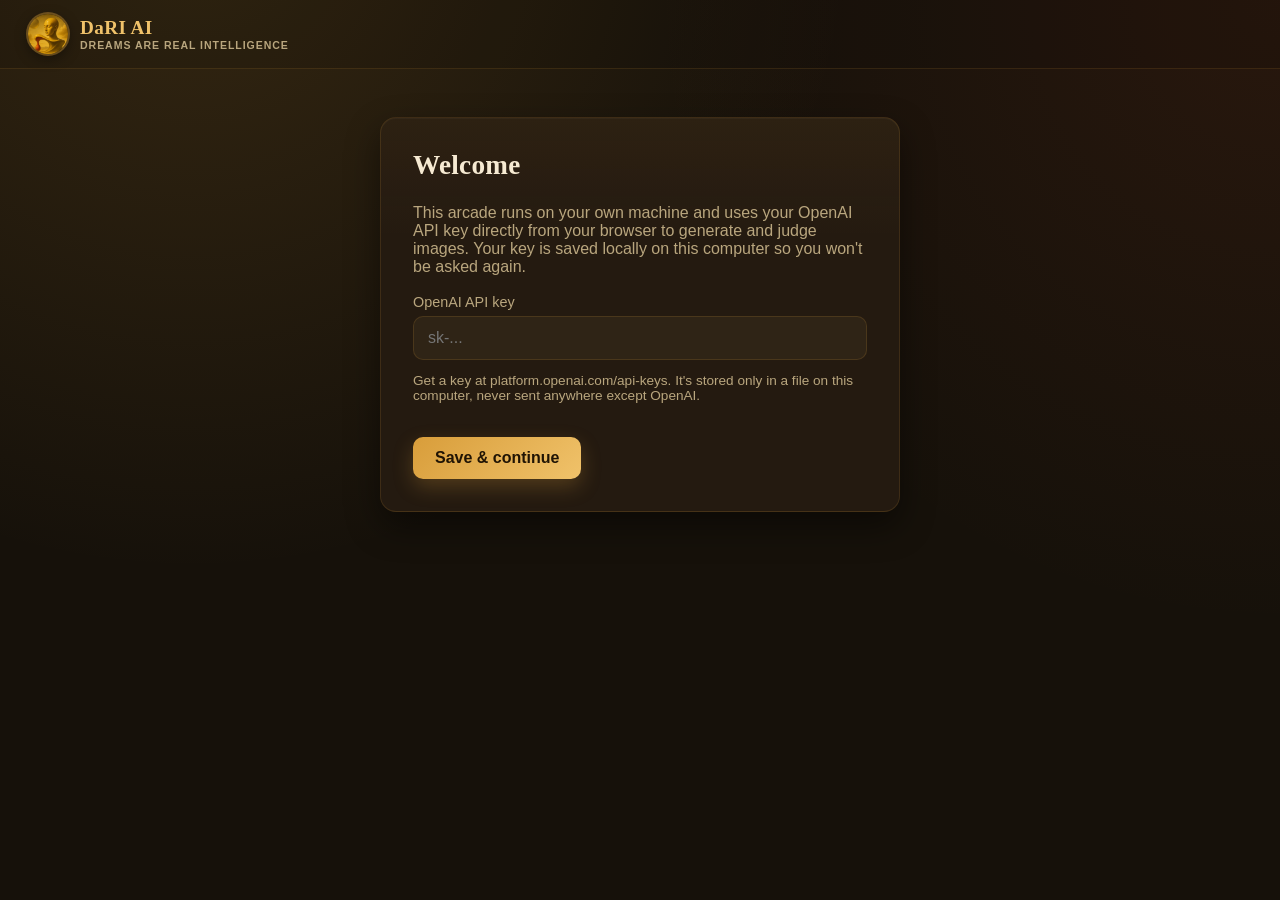
==== www/index.html @ d3b43ab3 "feat: initial commit for DaRI AI Picture Mirror backend and arcade web app" ====
<!doctype html>
<html lang="en">
<head>
<meta charset="utf-8">
<meta name="viewport" content="width=device-width, initial-scale=1, viewport-fit=cover">
<meta name="theme-color" content="#16110a">
<meta name="apple-mobile-web-app-capable" content="yes">
<meta name="apple-mobile-web-app-status-bar-style" content="black-translucent">
<title>DaRI AI &mdash; Game Arcade</title>
<link rel="icon" type="image/png" href="img/favicon.png">
<link rel="manifest" href="manifest.json">
<link rel="stylesheet" href="style.css">
<!-- Google Identity Services for Google OAuth Sign-In -->
<script src="https://accounts.google.com/gsi/client" async defer></script>
</head>
<body>

<header class="topbar">
  <div class="brand" id="brand-home">
    <img src="img/dari-logo-icon.png" alt="DaRI AI" class="brand-logo">
    <span class="brand-text">
      <span class="brand-name">DaRI AI</span>
      <span class="brand-tagline">Dreams are Real Intelligence</span>
    </span>
  </div>
  <div class="topbar-actions">
    <div id="identity-badge" class="identity-badge" hidden>
      <span class="identity-badge-label">Logged in as</span>
      <span id="identity-badge-name" class="identity-badge-name"></span>
      <span id="identity-badge-role" class="identity-badge-role"></span>
      <button id="btn-switch-player" class="link-btn" type="button">Switch user</button>
    </div>
    <button id="btn-change-key" class="link-btn" hidden>Change API key</button>
  </div>
</header>

<datalist id="player-name-list"></datalist>

<main id="app">

  <!-- SETUP: ask for OpenAI API key, once -->
  <section id="screen-setup" class="screen">
    <div class="card narrow">
      <h1>Welcome</h1>
      <p class="muted">This arcade runs on your own machine and uses your OpenAI API key directly from your browser to generate and judge images. Your key is saved locally on this computer so you won't be asked again.</p>
      <label for="input-api-key">OpenAI API key</label>
      <input id="input-api-key" type="password" placeholder="sk-..." autocomplete="off">
      <p class="hint">Get a key at platform.openai.com/api-keys. It's stored only in a file on this computer, never sent anywhere except OpenAI.</p>
      <button id="btn-save-key" class="btn-primary">Save &amp; continue</button>
      <p id="setup-error" class="error" hidden></p>
    </div>
  </section>

  <!-- AUTHENTICATION & LOGIN SCREEN: STRICTLY GOOGLE OAUTH -->
  <section id="screen-identity" class="screen">
    <div class="card auth-card google-only-card">
      <div class="auth-header">
        <img src="img/dari-logo-icon.png" alt="DaRI AI" class="auth-logo">
        <h1 class="auth-title">DaRI AI Arcade</h1>
        <p class="muted auth-subtitle">Sign in with your Google account to access solo arcade challenges, live tournaments, and player leaderboards.</p>
      </div>

      <!-- Google OAuth Sign In Box -->
      <div class="google-auth-box">
        <div id="google-gsi-container" class="gsi-container"></div>

        <button id="btn-google-signin" class="btn-google btn-google-hero" type="button">
          <svg class="google-icon" viewBox="0 0 24 24" width="22" height="22">
            <path fill="#4285F4" d="M22.56 12.25c0-.78-.07-1.53-.2-2.25H12v4.26h5.92c-.26 1.37-1.04 2.53-2.21 3.31v2.77h3.57c2.08-1.92 3.28-4.74 3.28-8.09z"/>
            <path fill="#34A853" d="M12 23c2.97 0 5.46-.98 7.28-2.66l-3.57-2.77c-.98.66-2.23 1.06-3.71 1.06-2.86 0-5.29-1.93-6.16-4.53H2.18v2.84C3.99 20.53 7.7 23 12 23z"/>
            <path fill="#FBBC05" d="M5.84 14.09c-.22-.66-.35-1.36-.35-2.09s.13-1.43.35-2.09V7.06H2.18C1.43 8.55 1 10.22 1 12s.43 3.45 1.18 4.94l2.85-2.22.81-.63z"/>
            <path fill="#EA4335" d="M12 5.38c1.62 0 3.06.56 4.21 1.64l3.15-3.15C17.45 2.09 14.97 1 12 1 7.7 1 3.99 3.47 2.18 7.06l3.66 2.84c.87-2.6 3.3-4.52 6.16-4.52z"/>
          </svg>
          <span class="btn-google-text">Sign in with Google</span>
        </button>

        <p class="google-auth-caption">
          <span class="auth-lock-icon">🔒</span>
          <span>Secured via Google OAuth 2.0. Any Google or Gmail account can sign in instantly.</span>
        </p>

        <div class="auth-config-row">
          <button id="btn-toggle-oauth-config" class="link-btn-subtle" type="button">⚙️ Google OAuth Client ID Configuration</button>
        </div>

        <div id="oauth-config-drawer" class="oauth-config-drawer" hidden>
          <p class="hint">You can set your Google Client ID in <strong>google-auth-config.json</strong>, or paste it here:</p>
          <input id="input-oauth-client-id" type="text" placeholder="123456789-abc.apps.googleusercontent.com" autocomplete="off">
          <button id="btn-save-oauth-client-id" class="btn-secondary" type="button">Save Client ID</button>
          <p id="oauth-config-msg" class="hint" hidden></p>
        </div>
      </div>

      <!-- Hidden legacy compatibility fields so external scripts won't break -->
      <div style="display:none;" aria-hidden="true">
        <input id="input-identity-search" type="text">
        <button id="btn-identity-continue" type="button"></button>
        <p id="identity-notice"></p>
        <p id="identity-error"></p>
        <div id="identity-takeover-block">
          <button id="btn-identity-takeover" type="button"></button>
        </div>
        <input id="input-identity-new-name" type="text">
        <div id="identity-role-picker">
          <button type="button" class="level-btn active" data-role="participant"></button>
          <button type="button" class="level-btn" data-role="admin"></button>
        </div>
        <button id="btn-identity-create" type="button"></button>
        <p id="identity-create-error"></p>
        <input id="input-login-email" type="text">
        <button id="btn-login-submit" type="button"></button>
      </div>
    </div>
  </section>

  <!-- MODAL: First-Time Google OAuth Profile Setup -->
  <div id="modal-google-onboarding" class="auth-modal-backdrop" hidden>
    <div class="auth-modal-card">
      <div class="auth-modal-header">
        <span class="google-badge-pill">Google Sign-In</span>
        <h2>Welcome to DaRI AI Arcade!</h2>
        <p class="muted">You're signing in with Google for the first time. Confirm your role to complete setup:</p>
      </div>

      <div class="google-user-summary">
        <div id="google-avatar-display" class="google-avatar-img">G</div>
        <div class="google-user-details">
          <div id="google-onboard-name" class="google-user-name">User Name</div>
          <div class="google-verified-tag">
            <span>✓ Verified Google Account:</span>
            <span id="google-onboard-email">user@gmail.com</span>
          </div>
        </div>
      </div>

      <label>Select Your DaRI Role</label>
      <div class="level-picker" id="google-role-picker">
        <button type="button" class="level-btn active" data-role="participant">
          <span class="level-num">Dari Participant</span>
          <span class="level-tag">Play solo challenges &amp; join tournaments</span>
        </button>
        <button type="button" class="level-btn" data-role="admin">
          <span class="level-num">Dari Admin</span>
          <span class="level-tag">Can also host &amp; manage tournaments</span>
        </button>
      </div>

      <button id="btn-google-complete-signup" class="btn-primary btn-block" type="button">Confirm &amp; Enter Arcade</button>
      <p id="google-onboard-error" class="error" hidden></p>
    </div>
  </div>

  <!-- MODAL: Google OAuth Account Chooser (Interactive Simulator & Standalone Fallback) -->
  <div id="modal-google-simulator" class="auth-modal-backdrop" hidden>
    <div class="auth-modal-card google-chooser-card">
      <div class="google-chooser-top">
        <svg class="google-icon" viewBox="0 0 24 24" width="28" height="28">
          <path fill="#4285F4" d="M22.56 12.25c0-.78-.07-1.53-.2-2.25H12v4.26h5.92c-.26 1.37-1.04 2.53-2.21 3.31v2.77h3.57c2.08-1.92 3.28-4.74 3.28-8.09z"/>
          <path fill="#34A853" d="M12 23c2.97 0 5.46-.98 7.28-2.66l-3.57-2.77c-.98.66-2.23 1.06-3.71 1.06-2.86 0-5.29-1.93-6.16-4.53H2.18v2.84C3.99 20.53 7.7 23 12 23z"/>
          <path fill="#FBBC05" d="M5.84 14.09c-.22-.66-.35-1.36-.35-2.09s.13-1.43.35-2.09V7.06H2.18C1.43 8.55 1 10.22 1 12s.43 3.45 1.18 4.94l2.85-2.22.81-.63z"/>
          <path fill="#EA4335" d="M12 5.38c1.62 0 3.06.56 4.21 1.64l3.15-3.15C17.45 2.09 14.97 1 12 1 7.7 1 3.99 3.47 2.18 7.06l3.66 2.84c.87-2.6 3.3-4.52 6.16-4.52z"/>
        </svg>
        <h3>Sign in with Google</h3>
        <p class="muted">Enter your Google or institutional account to continue to <strong>DaRI AI Arcade</strong></p>
      </div>

      <div class="google-custom-acc-section">
        <label for="input-google-sim-email">Google Email Address:</label>
        <input id="input-google-sim-email" type="email" placeholder="e.g. 23pw17@psgtech.ac.in or name@gmail.com" autocomplete="email" autofocus>
        <button id="btn-google-sim-custom-signin" class="btn-primary btn-block" type="button">Sign In with Google</button>
      </div>

      <div class="google-chooser-footer">
        <button id="btn-close-google-simulator" class="link-btn" type="button">Cancel</button>
      </div>
    </div>
  </div>

  <!-- TOAST NOTIFICATION CONTAINER -->
  <div id="auth-toast-container" class="auth-toast-container"></div>

  <!-- HOME SCREEN — Day 2 Requirement: Main screen users see when opening the app -->
  <section id="screen-wings" class="screen">
    <div class="hub-header">
      <img src="img/dari-logo-full.png" alt="DaRI AI &mdash; Dreams are Real Intelligence" class="hub-logo-full">
      <h1>DaRI AI</h1>
      <p id="wings-welcome" class="hub-subtitle" hidden>Welcome back, <span id="wings-welcome-name" class="hub-subtitle-name"></span> <span id="wings-welcome-role" class="identity-badge-role"></span> &mdash; pick where you want to go.</p>
      <p id="wings-subtitle-default" class="hub-subtitle muted">Welcome to DaRI AI &mdash; Your Gateway to Intelligent Arcade Gaming &amp; Vertical AI.</p>
    </div>

    <div class="game-grid">
      <!-- 1. Gaming Arcade — Opens Picture Mirror Setup Screen & Arcade Hub -->
      <div class="game-card" id="card-gaming-arcade">
        <div class="game-card-art art-2" aria-hidden="true">
          <span class="game-card-icon"><svg viewBox="0 0 24 24" fill="none" stroke="currentColor" stroke-width="1.6" stroke-linecap="round" stroke-linejoin="round"><rect x="2" y="7" width="20" height="11" rx="5"></rect><line x1="7" y1="11" x2="7" y2="15"></line><line x1="5" y1="13" x2="9" y2="13"></line><circle cx="16" cy="11" r="1" fill="currentColor" stroke="none"></circle><circle cx="18.5" cy="13.5" r="1" fill="currentColor" stroke="none"></circle></svg></span>
        </div>
        <h2>Gaming Arcade</h2>
        <p>Step into the arcade! Challenge yourself with Picture Mirror, Emoji Charades, Code Mirror &amp; Prompt Repair.</p>
        <button class="btn-primary" id="btn-enter-gaming-arcade">Open Picture Mirror &rarr;</button>
      </div>

      <!-- 2. Agent Marketplace — Displays "Coming Soon" -->
      <div class="game-card" id="card-marketplace">
        <div class="game-card-art" aria-hidden="true">
          <span class="game-card-icon"><svg viewBox="0 0 24 24" fill="none" stroke="currentColor" stroke-width="1.6" stroke-linecap="round" stroke-linejoin="round"><path d="M3 7l1.5-4h15L21 7"></path><path d="M3 7v3a2 2 0 0 0 4 0V7"></path><path d="M7 10a2 2 0 0 0 4 0V7"></path><path d="M11 10a2 2 0 0 0 4 0V7"></path><path d="M15 10a2 2 0 0 0 4 0V7"></path><path d="M4 10v10h16V10"></path></svg></span>
        </div>
        <span class="badge-coming-soon">Coming Soon</span>
        <h2>Agent Marketplace</h2>
        <p>Discover, test, and deploy specialized vertical AI agents crafted for healthcare, legal, finance, and engineering.</p>
        <button class="btn-secondary" id="btn-open-marketplace">View preview</button>
      </div>

      <!-- 3. AI Learning — Displays "Coming Soon" -->
      <div class="game-card" id="card-ai-learning">
        <div class="game-card-art art-3" aria-hidden="true">
          <span class="game-card-icon"><svg viewBox="0 0 24 24" fill="none" stroke="currentColor" stroke-width="1.6" stroke-linecap="round" stroke-linejoin="round"><path d="M2 8l10-4 10 4-10 4-10-4Z"></path><path d="M6 10.5V16c0 1.5 2.5 3 6 3s6-1.5 6-3v-5.5"></path><line x1="22" y1="8" x2="22" y2="14"></line></svg></span>
        </div>
        <span class="badge-coming-soon">Coming Soon</span>
        <h2>AI Learning</h2>
        <p>Interactive masterclasses, prompt engineering bootcamps, and personalized AI recruitment interview preparation.</p>
        <button class="btn-secondary" id="btn-open-learning">View preview</button>
      </div>
    </div>
  </section>

  <!-- PICTURE MIRROR SETUP SCREEN — Day 3 Requirement -->
  <section id="screen-picture-mirror-setup" class="screen">
    <div class="card wide">
      <button class="link-btn back-link" data-back="wings">&larr; Back to Home</button>
      <h1><span class="game-icon-badge gib-mirror"><svg viewBox="0 0 24 24" fill="none" stroke="currentColor" stroke-width="1.6" stroke-linecap="round" stroke-linejoin="round"><rect x="2" y="4" width="16" height="14" rx="2"></rect><circle cx="7" cy="9.5" r="1.6" fill="currentColor" stroke="none"></circle><path d="M3.5 16.5 L8.5 11 L12 14 L16.5 8.5 L16.5 16.5 Z" fill="currentColor" stroke="none" opacity="0.9"></path><path d="M19.5 3.5 L20.4 5.6 L22.5 6.5 L20.4 7.4 L19.5 9.5 L18.6 7.4 L16.5 6.5 L18.6 5.6 Z" fill="currentColor" stroke="none"></path></svg></span> Picture Mirror Setup</h1>
      <p class="muted">Customize your gameplay parameters before starting. The AI will generate a hidden original image tailored to your selected theme, difficulty, and rendering speed.</p>

      <!-- 1. Theme Selection (10 approved themes) -->
      <div class="setup-section-title">
        <span>1. Choose Theme (10 Approved Themes)</span>
        <span class="setup-section-sub" id="selected-theme-label">Cyberpunk Metropolis</span>
      </div>
      <div class="themes-grid" id="theme-selector-grid">
        <button type="button" class="theme-card-btn active" data-theme="cyberpunk">
          <span class="theme-card-icon">🌆</span>
          <span class="theme-card-name">Cyberpunk Metropolis</span>
          <span class="theme-card-desc">Neon rain &amp; holograms</span>
        </button>
        <button type="button" class="theme-card-btn" data-theme="fantasy-forest">
          <span class="theme-card-icon">🌲</span>
          <span class="theme-card-name">Mystical Fantasy</span>
          <span class="theme-card-desc">Bioluminescent flora</span>
        </button>
        <button type="button" class="theme-card-btn" data-theme="oceanic-abyss">
          <span class="theme-card-icon">🌊</span>
          <span class="theme-card-name">Oceanic Deep Abyss</span>
          <span class="theme-card-desc">Corals &amp; sunken ruins</span>
        </button>
        <button type="button" class="theme-card-btn" data-theme="space-odyssey">
          <span class="theme-card-icon">🚀</span>
          <span class="theme-card-name">Cosmic Space</span>
          <span class="theme-card-desc">Nebulae &amp; planets</span>
        </button>
        <button type="button" class="theme-card-btn" data-theme="cozy-cafe">
          <span class="theme-card-icon">☕</span>
          <span class="theme-card-name">Cozy Autumn Cafe</span>
          <span class="theme-card-desc">Warm lattes &amp; books</span>
        </button>
        <button type="button" class="theme-card-btn" data-theme="steampunk-workshop">
          <span class="theme-card-icon">⚙️</span>
          <span class="theme-card-name">Steampunk Workshop</span>
          <span class="theme-card-desc">Brass gears &amp; steam</span>
        </button>
        <button type="button" class="theme-card-btn" data-theme="surrealist-dream">
          <span class="theme-card-icon">🎨</span>
          <span class="theme-card-name">Surrealist Dream</span>
          <span class="theme-card-desc">Melting clocks &amp; sky</span>
        </button>
        <button type="button" class="theme-card-btn" data-theme="mythological-temple">
          <span class="theme-card-icon">🏛️</span>
          <span class="theme-card-name">Mythological Temple</span>
          <span class="theme-card-desc">Ancient marble ruins</span>
        </button>
        <button type="button" class="theme-card-btn" data-theme="anime-street">
          <span class="theme-card-icon">🍜</span>
          <span class="theme-card-name">Vibrant Anime</span>
          <span class="theme-card-desc">Food stalls &amp; lanterns</span>
        </button>
        <button type="button" class="theme-card-btn" data-theme="retro-synthwave">
          <span class="theme-card-icon">🏎️</span>
          <span class="theme-card-name">Retro 80s Synthwave</span>
          <span class="theme-card-desc">Neon grids &amp; sunsets</span>
        </button>
      </div>

      <!-- 2. Difficulty Selection (3 approved levels) -->
      <div class="setup-section-title">
        <span>2. Choose Difficulty Level</span>
        <span class="setup-section-sub">3 Approved Tiers</span>
      </div>
      <div class="level-picker" id="setup-level-picker">
        <button type="button" class="level-btn active" data-level="1">
          <span class="level-num">Level 1</span>
          <span class="level-tag">Easy &mdash; Novice</span>
        </button>
        <button type="button" class="level-btn" data-level="2">
          <span class="level-num">Level 2</span>
          <span class="level-tag">Medium &mdash; Intermediate</span>
        </button>
        <button type="button" class="level-btn" data-level="3">
          <span class="level-num">Level 3</span>
          <span class="level-tag">Hard &mdash; Master</span>
        </button>
      </div>
      <p class="hint" id="setup-level-hint">Level 1: One simple subject with clear shapes and plain lighting. Easiest to match closely.</p>

      <!-- 3. Generation Speed -->
      <div class="setup-section-title">
        <span>3. Generation Speed</span>
        <span class="setup-section-sub">Optimized for Mobile</span>
      </div>
      <div class="speed-picker" id="setup-speed-picker">
        <button type="button" class="speed-btn active" data-speed="fast">
          <span class="speed-title">⚡ Fast Mode</span>
          <span class="speed-tag">Standard rendering speed &mdash; lower latency, rapid generation</span>
        </button>
        <button type="button" class="speed-btn" data-speed="quality">
          <span class="speed-title">💎 Quality Mode</span>
          <span class="speed-tag">High-Definition (HD) &mdash; richer textures, maximum artistic detail</span>
        </button>
      </div>

      <!-- Live summary bar -->
      <div class="setup-summary-bar">
        <div class="setup-summary-item">
          <span class="setup-summary-label">Theme</span>
          <span class="setup-summary-val" id="summary-theme-val">Cyberpunk Metropolis</span>
        </div>
        <div class="setup-summary-item">
          <span class="setup-summary-label">Difficulty</span>
          <span class="setup-summary-val" id="summary-diff-val">Level 1 (Easy)</span>
        </div>
        <div class="setup-summary-item">
          <span class="setup-summary-label">Speed</span>
          <span class="setup-summary-val" id="summary-speed-val">Fast (Standard)</span>
        </div>
      </div>

      <!-- Start Game button -->
      <button id="btn-start-game-configured" class="btn-primary" style="font-size: 1.1rem; padding: 16px;">
        Start Game &rarr;
      </button>

      <div style="margin-top: 18px; text-align: center;">
        <button id="btn-goto-arcade-hub" class="link-btn" type="button">Explore All Arcade Games &amp; Tournaments &rarr;</button>
      </div>
    </div>
  </section>

  <!-- AGENT MARKETPLACE — Dedicated Coming Soon Screen -->
  <section id="screen-marketplace-coming-soon" class="screen">
    <div class="card wide">
      <button class="link-btn back-link" data-back="wings">&larr; Back to Home</button>
      
      <div class="coming-soon-hero">
        <span class="badge-coming-soon">Coming Soon &bull; Q2 2026</span>
        <h1>DaRI AI &mdash; Agent Marketplace</h1>
        <p class="muted">A curated repository of enterprise-grade, vertical-specific autonomous agents designed for seamless production integration.</p>
      </div>

      <div class="coming-soon-features-grid">
        <div class="feature-box">
          <span class="feature-box-icon">🩺</span>
          <h3>Clinical Health Agent</h3>
          <p>Extracts EHR insights, analyzes medical transcripts, and draft structured clinical notes adhering to HIPAA standards.</p>
        </div>
        <div class="feature-box">
          <span class="feature-box-icon">⚖️</span>
          <h3>Legal Contract Auditor</h3>
          <p>Scans complex master services agreements, flags indemnification liabilities, and compares redlines in seconds.</p>
        </div>
        <div class="feature-box">
          <span class="feature-box-icon">📈</span>
          <h3>Quantitative FinOps Agent</h3>
          <p>Connects to portfolio data feeds, conducts anomaly detection on transaction ledgers, and runs risk simulations.</p>
        </div>
        <div class="feature-box">
          <span class="feature-box-icon">🛠️</span>
          <h3>DevSecOps Synthesizer</h3>
          <p>Monitors deployment pipelines, triages vulnerability alerts, and automatically generates patch pull requests.</p>
        </div>
      </div>

      <div class="card narrow" style="margin-top: 20px; text-align: center; background: var(--surface-2);">
        <h3>Get Early Access</h3>
        <p class="muted">Join over 1,500 forward-thinking teams testing our vertical agents.</p>
        <button class="btn-primary" id="btn-notify-marketplace" type="button">Request Early Access Invite</button>
        <p id="notify-marketplace-success" class="hint" style="color: var(--accent-2); margin-top: 8px;" hidden>Thanks! You're on the priority notification list.</p>
      </div>
    </div>
  </section>

  <!-- AI LEARNING — Dedicated Coming Soon Screen -->
  <section id="screen-learning-coming-soon" class="screen">
    <div class="card wide">
      <button class="link-btn back-link" data-back="wings">&larr; Back to Home</button>
      
      <div class="coming-soon-hero">
        <span class="badge-coming-soon">Coming Soon &bull; Q2 2026</span>
        <h1>DaRI AI &mdash; AI Learning &amp; Fluency</h1>
        <p class="muted">Empower your entire workforce with certified AI fluency, prompt engineering mastery, and role-based simulation labs.</p>
      </div>

      <div class="coming-soon-features-grid">
        <div class="feature-box">
          <span class="feature-box-icon">🎯</span>
          <h3>Prompt Engineering Lab</h3>
          <p>Hands-on sandbox with real-time feedback, token optimization heuristics, and multi-model comparison matrix.</p>
        </div>
        <div class="feature-box">
          <span class="feature-box-icon">🤝</span>
          <h3>AI Recruitment Interview Prep</h3>
          <p>Live adaptive voice &amp; text mock interviews with an AI evaluator providing instant rubric-based performance scoring.</p>
        </div>
        <div class="feature-box">
          <span class="feature-box-icon">🧠</span>
          <h3>Autonomous Agent Architecture</h3>
          <p>Deep-dive curriculum covering memory patterns, tool calling, re-act frameworks, and human-in-the-loop design.</p>
        </div>
        <div class="feature-box">
          <span class="feature-box-icon">📜</span>
          <h3>Enterprise Fluency Certification</h3>
          <p>Verifiable credentials for business leaders, analysts, and developers demonstrating applied AI proficiency.</p>
        </div>
      </div>

      <div class="card narrow" style="margin-top: 20px; text-align: center; background: var(--surface-2);">
        <h3>Join the Curriculum Waitlist</h3>
        <p class="muted">Receive introductory syllabus modules and early webinar access.</p>
        <button class="btn-primary" id="btn-notify-learning" type="button">Join Learning Waitlist</button>
        <p id="notify-learning-success" class="hint" style="color: var(--accent-2); margin-top: 8px;" hidden>You're on the waitlist! We'll send early access syllabus materials soon.</p>
      </div>
    </div>
  </section>

  <!-- HUB: game arcade home -->
  <section id="screen-hub" class="screen">
    <div class="hub-header hub-header-compact">
      <div class="hub-header-links">
        <button class="link-btn back-link" data-back="wings">&larr; Back to DaRI AI home</button>
        <span class="hub-header-sep">&middot;</span>
        <button id="btn-view-profiles" class="link-btn" type="button">Player profiles</button>
      </div>
      <h1><span class="game-icon-badge gib-arcade"><svg viewBox="0 0 24 24" fill="none" stroke="currentColor" stroke-width="1.6" stroke-linecap="round" stroke-linejoin="round"><rect x="2" y="7" width="20" height="11" rx="5"></rect><line x1="7" y1="11" x2="7" y2="15"></line><line x1="5" y1="13" x2="9" y2="13"></line><circle cx="16" cy="11" r="1" fill="currentColor" stroke="none"></circle><circle cx="18.5" cy="13.5" r="1" fill="currentColor" stroke="none"></circle></svg></span> AI Game Arcade</h1>
      <p class="muted">A small collection of games you play against AI models. Pick one to start.</p>
    </div>
    <div class="game-grid">
      <div class="game-card" id="card-prompt-mirror">
        <div class="game-card-art" aria-hidden="true">
          <span class="game-card-icon"><svg viewBox="0 0 24 24" fill="none" stroke="currentColor" stroke-width="1.6" stroke-linecap="round" stroke-linejoin="round"><rect x="2" y="4" width="16" height="14" rx="2"></rect><circle cx="7" cy="9.5" r="1.6" fill="currentColor" stroke="none"></circle><path d="M3.5 16.5 L8.5 11 L12 14 L16.5 8.5 L16.5 16.5 Z" fill="currentColor" stroke="none" opacity="0.9"></path><path d="M19.5 3.5 L20.4 5.6 L22.5 6.5 L20.4 7.4 L19.5 9.5 L18.6 7.4 L16.5 6.5 L18.6 5.6 Z" fill="currentColor" stroke="none"></path></svg></span>
        </div>
        <h2>Prompt Mirror</h2>
        <p>Study a hidden AI-generated picture, then write a prompt to recreate it. An AI judge scores how close you got.</p>
        <button class="btn-primary">Play</button>
      </div>
      <div class="game-card" id="card-emoji-charades">
        <div class="game-card-art art-2" aria-hidden="true">
          <span class="game-card-icon"><svg viewBox="0 0 24 24" fill="none" stroke="currentColor" stroke-width="1.6" stroke-linecap="round" stroke-linejoin="round"><path d="M2 6a3 3 0 0 1 3-3h14a3 3 0 0 1 3 3v9a3 3 0 0 1-3 3H9l-4.5 4v-4H5a3 3 0 0 1-3-3Z"></path><circle cx="9" cy="10.3" r="1.1" fill="currentColor" stroke="none"></circle><circle cx="15" cy="10.3" r="1.1" fill="currentColor" stroke="none"></circle><path d="M8.3 13.8c1 1.3 2.3 2 3.7 2s2.7-.7 3.7-2"></path></svg></span>
        </div>
        <h2>Emoji Charades</h2>
        <p>AI invents a fresh movie, idiom, or phrase and translates it into emojis &mdash; the category is always shown up front. Scoring is instant, no images involved.</p>
        <button class="btn-primary">Play</button>
      </div>
      <div class="game-card" id="card-code-mirror">
        <div class="game-card-art art-3" aria-hidden="true">
          <span class="game-card-icon"><svg viewBox="0 0 24 24" fill="none" stroke="currentColor" stroke-width="1.6" stroke-linecap="round" stroke-linejoin="round"><rect x="2" y="4" width="20" height="14" rx="1.8"></rect><path d="M6.5 8.3 L9.7 11 L6.5 13.7"></path><line x1="11.8" y1="13.7" x2="16.2" y2="13.7"></line><line x1="8" y1="20.5" x2="16" y2="20.5"></line></svg></span>
        </div>
        <h2>Code Mirror</h2>
        <p>Study a hidden AI-written Python function, then write a prompt to recreate it. An AI code reviewer scores how close you got. Nothing is ever executed &mdash; it's judged by reading, not running.</p>
        <button class="btn-primary">Play</button>
      </div>
      <div class="game-card" id="card-prompt-repair">
        <div class="game-card-art art-5" aria-hidden="true">
          <span class="game-card-icon"><svg viewBox="0 0 24 24" fill="currentColor" stroke="none"><path d="M14.7 6.3a1 1 0 0 0 0 1.4l1.6 1.6a1 1 0 0 0 1.4 0l3.77-3.77a6 6 0 0 1-7.94 7.94l-6.91 6.91a2.12 2.12 0 0 1-3-3l6.91-6.91a6 6 0 0 1 7.94-7.94l-3.76 3.76z"></path></svg></span>
        </div>
        <h2>Prompt Repair Shop</h2>
        <p>Fix a customer's badly written AI prompt so it actually meets their requirement. Test it against one real message &mdash; solve it in fewer attempts for a higher score.</p>
        <button class="btn-primary">Play</button>
      </div>
    </div>
    <p class="more-games-note muted">More games are on the way.</p>
  </section>

  <!-- RULES: explain Prompt Mirror before playing -->
  <section id="screen-rules" class="screen">
    <div class="card narrow">
      <button class="link-btn back-link" data-back="hub">&larr; Back to arcade</button>
      <h1><span class="game-icon-badge gib-mirror"><svg viewBox="0 0 24 24" fill="none" stroke="currentColor" stroke-width="1.6" stroke-linecap="round" stroke-linejoin="round"><rect x="2" y="4" width="16" height="14" rx="2"></rect><circle cx="7" cy="9.5" r="1.6" fill="currentColor" stroke="none"></circle><path d="M3.5 16.5 L8.5 11 L12 14 L16.5 8.5 L16.5 16.5 Z" fill="currentColor" stroke="none" opacity="0.9"></path><path d="M19.5 3.5 L20.4 5.6 L22.5 6.5 L20.4 7.4 L19.5 9.5 L18.6 7.4 L16.5 6.5 L18.6 5.6 Z" fill="currentColor" stroke="none"></path></svg></span> Prompt Mirror</h1>

      <details class="howto">
        <summary>How to play</summary>
        <ol class="rules-list">
          <li>We'll generate a picture with AI &mdash; but we keep the prompt that made it a secret.</li>
          <li>Study the picture, then write your own prompt describing what you see.</li>
          <li>We generate a new picture from <em>your</em> prompt.</li>
          <li>An AI judge compares your picture to the original and scores how close you got, out of 100.</li>
        </ol>
        <p class="muted">Each round makes one call to write the hidden prompt, two image-generation calls, and one scoring call to OpenAI, which uses your API credits.</p>
      </details>

      <details class="howto">
        <summary>How it's judged</summary>
        <p>An AI art judge compares your recreated picture to the hidden original across several dimensions: the exact subject (and how many of them), the color palette, the composition and framing, the art style and medium (photo vs. painting vs. cartoon, etc.), the setting and background, and small distinguishing details like lighting, texture, or accessories. It's deliberately strict and uses the full 0&ndash;100 scale, so scores in the 90s are reserved for near-perfect matches &mdash; even one clearly wrong detail (a different color, a missing prop) costs several points. It never judges how good your picture looks on its own, only how closely it matches the original.</p>
      </details>

      <label>Mode</label>
      <div class="level-picker" id="mode-picker">
        <button type="button" class="level-btn active" data-mode="solo">
          <span class="level-num">Solo</span>
          <span class="level-tag">Play alone</span>
        </button>
        <button type="button" class="level-btn" data-mode="tournament">
          <span class="level-num">Tournament</span>
          <span class="level-tag">2+ players</span>
        </button>
      </div>

      <p id="tournament-admin-hint" class="hint" hidden>Only a Dari Admin can set up a tournament &mdash; ask an admin to create one, then come back here to join it.</p>

      <label>Difficulty</label>
      <div class="level-picker" id="level-picker">
        <button type="button" class="level-btn active" data-level="1">
          <span class="level-num">Level 1</span>
          <span class="level-tag">Easy</span>
        </button>
        <button type="button" class="level-btn" data-level="2">
          <span class="level-num">Level 2</span>
          <span class="level-tag">Medium</span>
        </button>
        <button type="button" class="level-btn" data-level="3">
          <span class="level-num">Level 3</span>
          <span class="level-tag">Hard</span>
        </button>
      </div>
      <p class="hint" id="level-hint">Level 1: one simple object, plain style. Easiest to match closely.</p>

      <button id="btn-start-round" class="btn-primary">Start a round</button>
    </div>
  </section>

  <!-- CHALLENGE: show the original image, take the guess prompt -->
  <section id="screen-challenge" class="screen">
    <div class="card wide">
      <button class="link-btn back-link" data-back="hub">&larr; Back to arcade</button>
      <h1>Recreate this picture <span id="challenge-level-badge" class="level-badge"></span></h1>

      <details class="howto">
        <summary>How to play</summary>
        <p>Study the picture above closely, then describe it in the prompt box exactly as you see it &mdash; objects, colors, style, composition. Submitting generates a new picture from your words, and an AI judge scores how closely it matches the original, out of 100.</p>
      </details>

      <details class="howto">
        <summary>How it's judged</summary>
        <p>An AI art judge compares your recreated picture to the hidden original across several dimensions: the exact subject (and how many of them), the color palette, the composition and framing, the art style and medium (photo vs. painting vs. cartoon, etc.), the setting and background, and small distinguishing details like lighting, texture, or accessories. It's deliberately strict and uses the full 0&ndash;100 scale, so scores in the 90s are reserved for near-perfect matches &mdash; even one clearly wrong detail (a different color, a missing prop) costs several points. It never judges how good your picture looks on its own, only how closely it matches the original.</p>
      </details>

      <div id="challenge-loading" class="loading-row" hidden>
        <span class="spinner"></span>
        <span id="challenge-loading-text">Generating your challenge image&hellip;</span>
      </div>

      <div id="challenge-image-wrap" class="image-wrap" hidden>
        <img id="challenge-image" alt="Challenge picture to recreate">
      </div>

      <div id="challenge-form" hidden>
        <label for="input-guess-prompt">Your prompt</label>
        <div class="input-with-mic">
          <textarea id="input-guess-prompt" rows="3" placeholder="Describe exactly what you see in the picture..." autocomplete="off"></textarea>
          <button type="button" id="btn-mic-guess-prompt" class="mic-btn" title="Speak your prompt">🎤</button>
        </div>
        <button id="btn-submit-guess" class="btn-primary">Generate my picture &amp; score it</button>
      </div>

      <p id="challenge-error" class="error" hidden></p>
      <button id="btn-retry-challenge" class="btn-secondary" type="button" hidden>Try again</button>
    </div>
  </section>

  <!-- RESULT: side-by-side + score + streaming feedback -->
  <section id="screen-result" class="screen">
    <div class="card wide">
      <h1>Results <span id="result-level-badge" class="level-badge"></span></h1>

      <div id="result-loading" class="loading-row" hidden>
        <span class="spinner"></span>
        <span id="result-loading-text">Scoring&hellip;</span>
      </div>

      <div class="result-images">
        <div class="result-image-col">
          <h3>Original</h3>
          <img id="result-original-image" alt="Original picture">
        </div>
        <div class="result-image-col">
          <h3>Your recreation</h3>
          <img id="result-generated-image" alt="Your recreated picture">
        </div>
      </div>

      <div id="score-block" class="score-block" hidden>
        <div class="score-number"><span id="score-value">0</span><span class="score-max">/100</span></div>
        <div class="score-bar-track"><div id="score-bar-fill" class="score-bar-fill"></div></div>
      </div>

      <p id="result-feedback" class="feedback"></p>

      <div id="result-guess-reveal" class="reveal-box" hidden>
        <span class="reveal-label">Your prompt was:</span>
        <span id="reveal-guess-text"></span>
      </div>

      <div id="result-reveal" class="reveal-box" hidden>
        <span class="reveal-label">The hidden prompt was:</span>
        <span id="reveal-prompt-text"></span>
      </div>

      <div class="reveal-box ideal-prompt-block">
        <span class="reveal-label">What would AI have written?</span>
        <p class="hint">See the detailed prompt an AI would write after looking at the original picture &mdash; a model answer to help you improve your own guesses next time. Optional &mdash; makes one extra call to OpenAI.</p>
        <button id="btn-reveal-ideal-prompt" class="btn-secondary" type="button">Show AI's ideal prompt</button>
        <div id="ideal-prompt-loading" class="loading-row" hidden>
          <span class="spinner"></span>
          <span>Asking AI to describe the original picture&hellip;</span>
        </div>
        <p id="ideal-prompt-error" class="error" hidden></p>
        <p id="ideal-prompt-text" class="ideal-prompt-text" hidden></p>
      </div>

      <div class="result-actions">
        <button id="btn-play-again" class="btn-primary">Play another round</button>
        <button id="btn-back-to-arcade" class="btn-secondary">Back to arcade</button>
      </div>
    </div>
  </section>


  <!-- TOURNAMENT HUB: create a new tournament, or join one already running
       on this WiFi by entering your player ID + the tournament's ID -->
  <section id="screen-tournament-hub" class="screen">
    <div class="card wide">
      <button class="link-btn back-link" data-back="rules">&larr; Back</button>
      <h1>Prompt Mirror tournaments</h1>
      <p class="muted">Create a new tournament, or join one that's already running on this WiFi and play your matches from your own device.</p>

      <button id="btn-goto-create-tournament" class="btn-primary">+ Create a new tournament</button>
      <p id="tournament-hub-admin-hint" class="hint" hidden>Only a Dari Admin can create a tournament &mdash; ask an admin, then join it below once it's set up.</p>

      <div class="tournament-join-block">
        <label>Open tournaments</label>
        <div id="tournament-open-list" class="tournament-open-list"></div>
        <p id="tournament-open-empty" class="hint" hidden>No tournaments yet &mdash; create one to get started.</p>

        <p class="hint">Or join by tournament ID directly:</p>
        <div class="join-by-code-row">
          <input id="input-join-tournament-id" type="text" placeholder="Tournament ID" autocomplete="off">
          <button id="btn-join-tournament-code" class="btn-secondary" type="button">Join</button>
        </div>
        <p id="tournament-join-error" class="error" hidden></p>
      </div>
    </div>
  </section>

  <!-- TOURNAMENT SETUP: enter the players and name the tournament -->
  <section id="screen-tournament-setup" class="screen">
    <div class="card narrow">
      <button class="link-btn back-link" data-back="tournament-hub">&larr; Back</button>
      <h1>Create tournament</h1>
      <p class="muted">Add every player, then generate the fixture. It's a random single-elimination knockout &mdash; if the player count isn't a power of two, some players randomly get a first-round bye. Each match plays through the difficulty levels you pick below, in order, and whoever's cumulative score is higher advances. Once created, every player joins and plays their own matches from their own device.</p>

      <label for="input-tournament-name">Tournament name</label>
      <input id="input-tournament-name" type="text" placeholder="e.g. Friday Showdown" autocomplete="off">

      <p class="hint">Type a player's name, or their player ID if they have one (useful when two players share a name).</p>
      <div id="tournament-player-list" class="player-list"></div>
      <button id="btn-add-player" class="btn-secondary" type="button">+ Add player</button>

      <label for="bulk-player-names">Or paste a list (one name per line)</label>
      <textarea id="bulk-player-names" rows="4" placeholder="Alice&#10;Bob&#10;Charlie&#10;Dana"></textarea>
      <button id="btn-bulk-add-players" class="btn-secondary" type="button">Add these players</button>

      <label>Match format</label>
      <div class="level-picker" id="tournament-level-picker">
        <button type="button" class="level-btn active" data-level="1">
          <span class="level-num">Level 1</span>
          <span class="level-tag">Easy</span>
        </button>
        <button type="button" class="level-btn active" data-level="2">
          <span class="level-num">Level 2</span>
          <span class="level-tag">Medium</span>
        </button>
        <button type="button" class="level-btn active" data-level="3">
          <span class="level-num">Level 3</span>
          <span class="level-tag">Hard</span>
        </button>
      </div>
      <p class="hint">Tap a level to include or leave out that round &mdash; at least one must stay on. Each match is best-of-however-many you pick, played in that order (e.g. Easy only = 1 round; Easy + Medium = 2 rounds).</p>

      <p id="tournament-setup-error" class="error" hidden></p>
      <button id="btn-generate-bracket" class="btn-primary">Generate fixture</button>
    </div>
  </section>

  <!-- TOURNAMENT BRACKET: a live dashboard of the fixture. Auto-refreshes
       as players finish their matches from their own devices - matches
       are played by joining (see the tournament hub), not from here. -->
  <section id="screen-tournament-bracket" class="screen">
    <div class="card wide">
      <button class="link-btn back-link" data-back="hub">&larr; Back to arcade</button>
      <h1 id="tournament-fixture-name">Tournament fixture</h1>
      <p class="muted">Tournament ID: <strong id="tournament-fixture-id"></strong> &mdash; share this (and each player's own player ID) so they can join and play their matches from their own device.</p>
      <div id="bracket-champion-banner" class="champion-block" hidden></div>
      <div id="bracket-view" class="bracket-view"></div>
      <div class="result-actions">
        <button id="btn-new-tournament-from-bracket" class="btn-secondary">New tournament</button>
      </div>
    </div>
  </section>

  <!-- TOURNAMENT MATCH: plays one match's sub-rounds (Level 1, 2, 3) between two players -->
  <section id="screen-tournament-match" class="screen">
    <div class="card wide">
      <button class="link-btn back-link" data-back="tournament-bracket">&larr; Back to fixture</button>
      <h1><span id="match-round-name"></span></h1>
      <p class="muted" id="match-players-label"></p>

      <details class="howto">
        <summary>How to play</summary>
        <p>Both players see the same hidden picture each sub-round, on their own device. Type your prompt whenever you're ready &mdash; you don't have to wait for your opponent to go first. Once you've both submitted, each device generates and scores its own player's picture, so neither of you sits around waiting on the other's turn. Whoever scores higher that sub-round wins it &mdash; the match goes to whoever's total score is higher across every level picked, with a tiebreaker sub-round if it ends up tied.</p>
      </details>

      <details class="howto">
        <summary>How it's judged</summary>
        <p>An AI art judge compares your recreated picture to the hidden original across several dimensions: the exact subject (and how many of them), the color palette, the composition and framing, the art style and medium (photo vs. painting vs. cartoon, etc.), the setting and background, and small distinguishing details like lighting, texture, or accessories. It's deliberately strict and uses the full 0&ndash;100 scale, so scores in the 90s are reserved for near-perfect matches &mdash; even one clearly wrong detail (a different color, a missing prop) costs several points. It never judges how good your picture looks on its own, only how closely it matches the original.</p>
      </details>

      <div class="match-tally" id="match-tally"></div>

      <div id="match-subround-active">
        <h3 class="sub-round-heading">Sub-round <span id="sub-round-num"></span><span id="sub-round-of-wrap"> of <span id="sub-round-total"></span></span> <span id="sub-round-level-badge" class="level-badge"></span></h3>

        <div id="match-image-loading" class="loading-row" hidden>
          <span class="spinner"></span>
          <span>Setting up this sub-round&hellip;</span>
        </div>

        <div id="match-image-wrap" class="image-wrap" hidden>
          <img id="match-challenge-image" alt="Challenge picture to recreate">
        </div>

        <div class="player-status-list" id="match-player-status-list"></div>
        <p id="match-waiting-note" class="hint" hidden></p>

        <div id="match-prompt-form" hidden>
          <label id="match-current-player-label">Your prompt</label>
          <div class="input-with-mic">
            <textarea id="input-match-prompt" rows="3" placeholder="Describe exactly what you see in the picture..." autocomplete="off"></textarea>
            <button type="button" id="btn-mic-match-prompt" class="mic-btn" title="Speak your prompt">🎤</button>
          </div>
          <button id="btn-submit-match-prompt" class="btn-primary">Submit prompt</button>
        </div>

        <div id="match-processing" class="loading-row" hidden>
          <span class="spinner"></span>
          <span id="match-processing-text">Generating &amp; scoring&hellip;</span>
        </div>

        <p id="match-error" class="error" hidden></p>
      </div>

      <div id="match-subround-result" hidden>
        <div id="match-subround-cards" class="tournament-result-grid"></div>
        <div class="reveal-box">
          <span class="reveal-label">The hidden prompt was:</span>
          <span id="match-subround-prompt-text"></span>
        </div>

        <div class="reveal-box ideal-prompt-block">
          <span class="reveal-label">What would AI have written?</span>
          <p class="hint">See the detailed prompt an AI would write after looking at the original picture &mdash; a model answer to help you both improve. Optional &mdash; makes one extra call to OpenAI.</p>
          <button id="btn-reveal-match-ideal-prompt" class="btn-secondary" type="button">Show AI's ideal prompt</button>
          <div id="match-ideal-prompt-loading" class="loading-row" hidden>
            <span class="spinner"></span>
            <span>Asking AI to describe the original picture&hellip;</span>
          </div>
          <p id="match-ideal-prompt-error" class="error" hidden></p>
          <p id="match-ideal-prompt-text" class="ideal-prompt-text" hidden></p>
        </div>

        <button id="btn-next-subround" class="btn-primary">Continue</button>
      </div>

      <div id="match-final-result" hidden>
        <div id="match-winner-banner" class="champion-block"></div>
        <div id="match-final-tally" class="standings-table"></div>
        <button id="btn-finish-match" class="btn-primary">Back to fixture</button>
      </div>
    </div>
  </section>

  <!-- EMOJI RULES -->
  <section id="screen-emoji-rules" class="screen">
    <div class="card narrow">
      <button class="link-btn back-link" data-back="hub">&larr; Back to arcade</button>
      <h1><span class="game-icon-badge gib-emoji"><svg viewBox="0 0 24 24" fill="none" stroke="currentColor" stroke-width="1.6" stroke-linecap="round" stroke-linejoin="round"><path d="M2 6a3 3 0 0 1 3-3h14a3 3 0 0 1 3 3v9a3 3 0 0 1-3 3H9l-4.5 4v-4H5a3 3 0 0 1-3-3Z"></path><circle cx="9" cy="10.3" r="1.1" fill="currentColor" stroke="none"></circle><circle cx="15" cy="10.3" r="1.1" fill="currentColor" stroke="none"></circle><path d="M8.3 13.8c1 1.3 2.3 2 3.7 2s2.7-.7 3.7-2"></path></svg></span> Emoji Charades</h1>
      <details class="howto">
        <summary>How to play</summary>
        <ol class="rules-list">
          <li>AI invents a fresh hidden answer &mdash; a movie title, an idiom, or a common phrase &mdash; and translates it into a string of emojis.</li>
          <li>The category (Movie, Idiom, or Phrase) is shown right alongside the emojis, so you always know what kind of answer to look for.</li>
          <li>You study the emojis and type your best guess. Scoring is instant and local &mdash; no extra AI call, no images, just a close look at how well your guess matches.</li>
        </ol>
        <p class="muted">Each round makes one AI call to OpenAI (to invent the answer and translate it into emojis), which uses your API credits. A fresh answer is generated every round, so content doesn't repeat.</p>
      </details>

      <details class="howto">
        <summary>How it's judged</summary>
        <p>Scoring is done locally, without any AI call. Your guess is compared to the hidden answer two ways: how many of its key words you got right (ignoring small words like "a" or "the"), and how close your spelling and phrasing are letter-for-letter. The two are blended &mdash; weighted a bit more toward key words &mdash; into a score out of 100. An exact match is always 100; a guess that shares no words or letters with the answer scores near 0.</p>
      </details>

      <label>Mode</label>
      <div class="level-picker" id="emoji-mode-picker">
        <button type="button" class="level-btn active" data-mode="solo">
          <span class="level-num">Solo</span>
          <span class="level-tag">Play alone</span>
        </button>
        <button type="button" class="level-btn" data-mode="tournament">
          <span class="level-num">Tournament</span>
          <span class="level-tag">2+ players</span>
        </button>
      </div>

      <p id="emoji-tournament-admin-hint" class="hint" hidden>Only a Dari Admin can set up a tournament &mdash; ask an admin to create one, then come back here to join it.</p>

      <label>Difficulty</label>
      <div class="level-picker" id="emoji-level-picker">
        <button type="button" class="level-btn active" data-level="1">
          <span class="level-num">Level 1</span>
          <span class="level-tag">Easy</span>
        </button>
        <button type="button" class="level-btn" data-level="2">
          <span class="level-num">Level 2</span>
          <span class="level-tag">Medium</span>
        </button>
        <button type="button" class="level-btn" data-level="3">
          <span class="level-num">Level 3</span>
          <span class="level-tag">Hard</span>
        </button>
      </div>
      <p class="hint" id="emoji-level-hint">Level 1: well-known, easy-to-guess movies, idioms, and phrases.</p>

      <button id="btn-emoji-start-round" class="btn-primary">Start a round</button>
    </div>
  </section>

  <!-- EMOJI CHALLENGE: show the emoji string, take the guess -->
  <section id="screen-emoji-challenge" class="screen">
    <div class="card wide">
      <button class="link-btn back-link" data-back="hub">&larr; Back to arcade</button>
      <h1>Guess the answer <span id="emoji-challenge-level-badge" class="level-badge"></span></h1>

      <details class="howto">
        <summary>How to play</summary>
        <p>Read the emoji string above &mdash; the category badge next to it tells you whether you're guessing a movie, an idiom, or a phrase. Type your best guess below &mdash; you can reveal a clue if you get stuck. Scoring is instant and compares your guess directly to the hidden answer, out of 100.</p>
      </details>

      <details class="howto">
        <summary>How it's judged</summary>
        <p>Scoring is done locally, without any AI call. Your guess is compared to the hidden answer two ways: how many of its key words you got right (ignoring small words like "a" or "the"), and how close your spelling and phrasing are letter-for-letter. The two are blended &mdash; weighted a bit more toward key words &mdash; into a score out of 100. An exact match is always 100; a guess that shares no words or letters with the answer scores near 0.</p>
      </details>

      <div id="emoji-challenge-loading" class="loading-row" hidden>
        <span class="spinner"></span>
        <span>Inventing this round's answer and translating it into emojis&hellip;</span>
      </div>

      <div id="emoji-challenge-display-wrap" class="emoji-display-wrap" hidden>
        <div id="emoji-challenge-display" class="emoji-display"></div>
      </div>

      <div id="emoji-challenge-clue-wrap" class="clue-block" hidden>
        <span id="emoji-challenge-category" class="level-badge category-badge"></span>
        <button id="btn-emoji-challenge-clue-toggle" class="link-btn" type="button">Show a clue</button>
        <p id="emoji-challenge-clue-text" class="hint" hidden></p>
      </div>

      <div id="emoji-challenge-form" hidden>
        <label for="input-emoji-guess">Your guess</label>
        <div class="input-with-mic">
          <textarea id="input-emoji-guess" rows="2" placeholder="What movie, idiom, or phrase is this?" autocomplete="off"></textarea>
          <button type="button" id="btn-mic-emoji-guess" class="mic-btn" title="Speak your guess">🎤</button>
        </div>
        <button id="btn-submit-emoji-guess" class="btn-primary">Submit &amp; score it</button>
      </div>

      <p id="emoji-challenge-error" class="error" hidden></p>
      <button id="btn-retry-emoji-challenge" class="btn-secondary" type="button" hidden>Try again</button>
    </div>
  </section>

  <!-- EMOJI RESULT -->
  <section id="screen-emoji-result" class="screen">
    <div class="card wide">
      <h1>Results <span id="emoji-result-level-badge" class="level-badge"></span></h1>

      <div class="emoji-display-wrap">
        <div id="emoji-result-display" class="emoji-display"></div>
      </div>

      <div id="emoji-score-block" class="score-block">
        <div class="score-number"><span id="emoji-score-value">0</span><span class="score-max">/100</span></div>
        <div class="score-bar-track"><div id="emoji-score-bar-fill" class="score-bar-fill"></div></div>
      </div>

      <p id="emoji-result-feedback" class="feedback"></p>

      <div class="reveal-box">
        <span class="reveal-label">Your guess was:</span>
        <span id="emoji-reveal-guess-text"></span>
      </div>

      <div class="reveal-box">
        <span class="reveal-label">The hidden answer was:</span>
        <span id="emoji-reveal-phrase-text"></span>
      </div>

      <div class="reveal-box" id="emoji-explanation-box" hidden>
        <span class="reveal-label">How the emoji breaks down:</span>
        <span id="emoji-explanation-text"></span>
      </div>

      <div class="reveal-box ideal-prompt-block">
        <span class="reveal-label">What would AI have guessed?</span>
        <p class="hint">See what an AI guesses from just the emoji string and category &mdash; the same information you had &mdash; to compare against your own guess. Optional &mdash; makes one extra call to OpenAI.</p>
        <button id="btn-reveal-emoji-ai-guess" class="btn-secondary" type="button">Show AI's guess</button>
        <div id="emoji-ai-guess-loading" class="loading-row" hidden>
          <span class="spinner"></span>
          <span>Asking AI to guess from the emoji&hellip;</span>
        </div>
        <p id="emoji-ai-guess-error" class="error" hidden></p>
        <p id="emoji-ai-guess-text" class="ideal-prompt-text" hidden></p>
      </div>

      <div class="result-actions">
        <button id="btn-emoji-play-again" class="btn-primary">Play another round</button>
        <button id="btn-emoji-back-to-arcade" class="btn-secondary">Back to arcade</button>
      </div>
    </div>
  </section>

  <!-- EMOJI TOURNAMENT SETUP -->
  <section id="screen-emoji-tournament-setup" class="screen">
    <div class="card narrow">
      <button class="link-btn back-link" data-back="emoji-rules">&larr; Back</button>
      <h1>Tournament setup</h1>
      <p class="muted">Add every player, then generate the fixture. It's a random single-elimination knockout &mdash; if the player count isn't a power of two, some players randomly get a first-round bye. Each match plays through the difficulty levels you pick below, in order, and whoever's cumulative score is higher advances.</p>
      <p class="hint">Type a player's name, or their player ID if they have one (useful when two players share a name).</p>
      <div id="emoji-tournament-player-list" class="player-list"></div>
      <button id="btn-emoji-add-player" class="btn-secondary" type="button">+ Add player</button>

      <label for="emoji-bulk-player-names">Or paste a list (one name per line)</label>
      <textarea id="emoji-bulk-player-names" rows="4" placeholder="Alice&#10;Bob&#10;Charlie&#10;Dana"></textarea>
      <button id="btn-emoji-bulk-add-players" class="btn-secondary" type="button">Add these players</button>

      <label>Match format</label>
      <div class="level-picker" id="emoji-tournament-level-picker">
        <button type="button" class="level-btn active" data-level="1">
          <span class="level-num">Level 1</span>
          <span class="level-tag">Easy</span>
        </button>
        <button type="button" class="level-btn active" data-level="2">
          <span class="level-num">Level 2</span>
          <span class="level-tag">Medium</span>
        </button>
        <button type="button" class="level-btn active" data-level="3">
          <span class="level-num">Level 3</span>
          <span class="level-tag">Hard</span>
        </button>
      </div>
      <p class="hint">Tap a level to include or leave out that round &mdash; at least one must stay on. Each match is best-of-however-many you pick, played in that order.</p>

      <p id="emoji-tournament-setup-error" class="error" hidden></p>
      <button id="btn-emoji-generate-bracket" class="btn-primary">Generate fixture</button>
    </div>
  </section>

  <!-- EMOJI TOURNAMENT BRACKET -->
  <section id="screen-emoji-tournament-bracket" class="screen">
    <div class="card wide">
      <button class="link-btn back-link" data-back="hub">&larr; Back to arcade</button>
      <h1>Tournament fixture</h1>
      <div id="emoji-bracket-champion-banner" class="champion-block" hidden></div>
      <div id="emoji-bracket-view" class="bracket-view"></div>
      <div class="result-actions">
        <button id="btn-emoji-play-next-match" class="btn-primary">Play next match</button>
        <button id="btn-emoji-new-tournament-from-bracket" class="btn-secondary">New tournament</button>
      </div>
    </div>
  </section>

  <!-- EMOJI TOURNAMENT MATCH -->
  <section id="screen-emoji-tournament-match" class="screen">
    <div class="card wide">
      <button class="link-btn back-link" data-back="emoji-tournament-bracket">&larr; Back to fixture</button>
      <h1><span id="emoji-match-round-name"></span></h1>
      <p class="muted" id="emoji-match-players-label"></p>

      <details class="howto">
        <summary>How to play</summary>
        <p>Both players see the same emoji string each sub-round and guess independently. Whoever's guess scores higher wins that sub-round &mdash; the match goes to whoever's total score is higher across every level you picked, with a tiebreaker sub-round if it ends up tied.</p>
      </details>

      <details class="howto">
        <summary>How it's judged</summary>
        <p>Scoring is done locally, without any AI call. Your guess is compared to the hidden answer two ways: how many of its key words you got right (ignoring small words like "a" or "the"), and how close your spelling and phrasing are letter-for-letter. The two are blended &mdash; weighted a bit more toward key words &mdash; into a score out of 100. An exact match is always 100; a guess that shares no words or letters with the answer scores near 0.</p>
      </details>

      <div class="match-tally" id="emoji-match-tally"></div>

      <div id="emoji-match-subround-active">
        <h3 class="sub-round-heading">Sub-round <span id="emoji-sub-round-num"></span><span id="emoji-sub-round-of-wrap"> of <span id="emoji-sub-round-total"></span></span> <span id="emoji-sub-round-level-badge" class="level-badge"></span></h3>

        <div id="emoji-match-loading" class="loading-row" hidden>
          <span class="spinner"></span>
          <span>Inventing this sub-round's answer and translating it into emojis&hellip;</span>
        </div>

        <div id="emoji-match-display-wrap" class="emoji-display-wrap" hidden>
          <div id="emoji-match-display" class="emoji-display"></div>
        </div>

        <div id="emoji-match-clue-wrap" class="clue-block" hidden>
          <span id="emoji-match-category" class="level-badge category-badge"></span>
          <button id="btn-emoji-match-clue-toggle" class="link-btn" type="button">Show a clue</button>
          <p id="emoji-match-clue-text" class="hint" hidden></p>
        </div>

        <div class="player-status-list" id="emoji-match-player-status-list"></div>

        <div id="emoji-match-guess-form" hidden>
          <label id="emoji-match-current-player-label">Player's guess</label>
          <div class="input-with-mic">
            <textarea id="input-emoji-match-guess" rows="2" placeholder="What movie, idiom, or phrase is this?" autocomplete="off"></textarea>
            <button type="button" id="btn-mic-emoji-match-guess" class="mic-btn" title="Speak your guess">🎤</button>
          </div>
          <button id="btn-submit-emoji-match-guess" class="btn-primary">Submit guess</button>
        </div>

        <div id="emoji-match-processing" class="loading-row" hidden>
          <span class="spinner"></span>
          <span>Scoring&hellip;</span>
        </div>

        <p id="emoji-match-error" class="error" hidden></p>
        <button id="btn-retry-emoji-subround" class="btn-secondary" type="button" hidden>Try again</button>
      </div>

      <div id="emoji-match-subround-result" hidden>
        <div id="emoji-match-subround-cards" class="tournament-result-grid"></div>
        <div class="reveal-box">
          <span class="reveal-label">The hidden answer was:</span>
          <span id="emoji-match-subround-phrase-text"></span>
        </div>
        <div class="reveal-box" id="emoji-match-explanation-box" hidden>
          <span class="reveal-label">How the emoji breaks down:</span>
          <span id="emoji-match-explanation-text"></span>
        </div>

        <div class="reveal-box ideal-prompt-block">
          <span class="reveal-label">What would AI have guessed?</span>
          <p class="hint">See what an AI guesses from just the emoji string and category &mdash; the same information you both had. Optional &mdash; makes one extra call to OpenAI.</p>
          <button id="btn-reveal-emoji-match-ai-guess" class="btn-secondary" type="button">Show AI's guess</button>
          <div id="emoji-match-ai-guess-loading" class="loading-row" hidden>
            <span class="spinner"></span>
            <span>Asking AI to guess from the emoji&hellip;</span>
          </div>
          <p id="emoji-match-ai-guess-error" class="error" hidden></p>
          <p id="emoji-match-ai-guess-text" class="ideal-prompt-text" hidden></p>
        </div>

        <button id="btn-emoji-next-subround" class="btn-primary">Continue</button>
      </div>

      <div id="emoji-match-final-result" hidden>
        <div id="emoji-match-winner-banner" class="champion-block"></div>
        <div id="emoji-match-final-tally" class="standings-table"></div>
        <button id="btn-emoji-finish-match" class="btn-primary">Back to fixture</button>
      </div>
    </div>
  </section>

  <!-- CODE RULES -->
  <section id="screen-code-rules" class="screen">
    <div class="card narrow">
      <button class="link-btn back-link" data-back="hub">&larr; Back to arcade</button>
      <h1><span class="game-icon-badge gib-code"><svg viewBox="0 0 24 24" fill="none" stroke="currentColor" stroke-width="1.6" stroke-linecap="round" stroke-linejoin="round"><rect x="2" y="4" width="20" height="14" rx="1.8"></rect><path d="M6.5 8.3 L9.7 11 L6.5 13.7"></path><line x1="11.8" y1="13.7" x2="16.2" y2="13.7"></line><line x1="8" y1="20.5" x2="16" y2="20.5"></line></svg></span> Code Mirror</h1>
      <details class="howto">
        <summary>How to play</summary>
        <ol class="rules-list">
          <li>We'll ask AI to write a small Python function &mdash; but we keep the request that produced it a secret.</li>
          <li>Study the function, then write your own prompt describing what you think it does.</li>
          <li>We generate a new function from <em>your</em> prompt.</li>
          <li>An AI code reviewer compares your function to the original and scores how closely it matches, out of 100. Nothing is ever run &mdash; it's judged by reading the code, like a human reviewer would.</li>
        </ol>
        <p class="muted">Each round makes two code-generation calls and one scoring call to OpenAI, which uses your API credits.</p>
      </details>

      <details class="howto">
        <summary>How it's judged</summary>
        <p>An AI code reviewer reads your recreated function side-by-side with the hidden original &mdash; nothing is ever executed. It judges whether the two would behave the same way on typical and edge-case inputs (empty input, negatives, duplicates, and so on), whether they take a similar algorithmic approach, whether the function's signature and overall structure match, how robust each is (error handling, input validation), and how similar the readability and style are. It's strict: scores above 90 are reserved for functionally equivalent code, while a behavioral mismatch or a completely different approach to the problem scores below 20.</p>
      </details>

      <label>Mode</label>
      <div class="level-picker" id="code-mode-picker">
        <button type="button" class="level-btn active" data-mode="solo">
          <span class="level-num">Solo</span>
          <span class="level-tag">Play alone</span>
        </button>
        <button type="button" class="level-btn" data-mode="tournament">
          <span class="level-num">Tournament</span>
          <span class="level-tag">2+ players</span>
        </button>
      </div>

      <p id="code-tournament-admin-hint" class="hint" hidden>Only a Dari Admin can set up a tournament &mdash; ask an admin to create one, then come back here to join it.</p>

      <label>Difficulty</label>
      <div class="level-picker" id="code-level-picker">
        <button type="button" class="level-btn active" data-level="1">
          <span class="level-num">Level 1</span>
          <span class="level-tag">Easy</span>
        </button>
        <button type="button" class="level-btn" data-level="2">
          <span class="level-num">Level 2</span>
          <span class="level-tag">Medium</span>
        </button>
        <button type="button" class="level-btn" data-level="3">
          <span class="level-num">Level 3</span>
          <span class="level-tag">Hard</span>
        </button>
      </div>
      <p class="hint" id="code-level-hint">Level 1: one simple function. Easiest to match closely.</p>

      <button id="btn-code-start-round" class="btn-primary">Start a round</button>
    </div>
  </section>

  <!-- CODE CHALLENGE: show the original function, take the guess prompt -->
  <section id="screen-code-challenge" class="screen">
    <div class="card wide">
      <button class="link-btn back-link" data-back="hub">&larr; Back to arcade</button>
      <h1>Recreate this function <span id="code-challenge-level-badge" class="level-badge"></span></h1>

      <details class="howto">
        <summary>How to play</summary>
        <p>Read the hidden Python function above and figure out what request would have produced it. Describe that request in the prompt box &mdash; it generates a new function from your words, and an AI reviewer scores how closely its behavior matches the original, out of 100. Nothing is ever run.</p>
      </details>

      <details class="howto">
        <summary>How it's judged</summary>
        <p>An AI code reviewer reads your recreated function side-by-side with the hidden original &mdash; nothing is ever executed. It judges whether the two would behave the same way on typical and edge-case inputs (empty input, negatives, duplicates, and so on), whether they take a similar algorithmic approach, whether the function's signature and overall structure match, how robust each is (error handling, input validation), and how similar the readability and style are. It's strict: scores above 90 are reserved for functionally equivalent code, while a behavioral mismatch or a completely different approach to the problem scores below 20.</p>
      </details>

      <div id="code-challenge-loading" class="loading-row" hidden>
        <span class="spinner"></span>
        <span id="code-challenge-loading-text">Generating your challenge function&hellip;</span>
      </div>

      <div id="code-challenge-code-wrap" class="code-block-wrap" hidden>
        <pre class="code-block"><code id="code-challenge-code"></code></pre>
      </div>

      <div id="code-challenge-form" hidden>
        <label for="input-code-guess-prompt">Your prompt</label>
        <div class="input-with-mic">
          <textarea id="input-code-guess-prompt" rows="3" placeholder="Describe the function you think would produce this code..." autocomplete="off"></textarea>
          <button type="button" id="btn-mic-code-guess-prompt" class="mic-btn" title="Speak your prompt">🎤</button>
        </div>
        <button id="btn-code-submit-guess" class="btn-primary">Generate my function &amp; score it</button>
      </div>

      <p id="code-challenge-error" class="error" hidden></p>
      <button id="btn-code-retry-challenge" class="btn-secondary" type="button" hidden>Try again</button>
    </div>
  </section>

  <!-- CODE RESULT: side-by-side + score + streaming feedback -->
  <section id="screen-code-result" class="screen">
    <div class="card wide">
      <h1>Results <span id="code-result-level-badge" class="level-badge"></span></h1>

      <div id="code-result-loading" class="loading-row" hidden>
        <span class="spinner"></span>
        <span id="code-result-loading-text">Scoring&hellip;</span>
      </div>

      <div class="result-images">
        <div class="result-image-col">
          <h3>Original</h3>
          <div class="code-block-wrap"><pre class="code-block"><code id="code-result-original-code"></code></pre></div>
        </div>
        <div class="result-image-col">
          <h3>Your recreation</h3>
          <div class="code-block-wrap"><pre class="code-block"><code id="code-result-generated-code"></code></pre></div>
        </div>
      </div>

      <div id="code-score-block" class="score-block" hidden>
        <div class="score-number"><span id="code-score-value">0</span><span class="score-max">/100</span></div>
        <div class="score-bar-track"><div id="code-score-bar-fill" class="score-bar-fill"></div></div>
      </div>

      <p id="code-result-feedback" class="feedback"></p>

      <div id="code-result-guess-reveal" class="reveal-box" hidden>
        <span class="reveal-label">Your prompt was:</span>
        <span id="code-reveal-guess-text"></span>
      </div>

      <div id="code-result-reveal" class="reveal-box" hidden>
        <span class="reveal-label">The hidden request was:</span>
        <span id="code-reveal-prompt-text"></span>
      </div>

      <div class="reveal-box ideal-prompt-block">
        <span class="reveal-label">What would AI have written?</span>
        <p class="hint">See the detailed prompt an AI would write after reading the hidden function &mdash; a model answer to help you improve your own guesses next time. Optional &mdash; makes one extra call to OpenAI.</p>
        <button id="btn-reveal-code-ideal-prompt" class="btn-secondary" type="button">Show AI's ideal prompt</button>
        <div id="code-ideal-prompt-loading" class="loading-row" hidden>
          <span class="spinner"></span>
          <span>Asking AI to describe the hidden function&hellip;</span>
        </div>
        <p id="code-ideal-prompt-error" class="error" hidden></p>
        <p id="code-ideal-prompt-text" class="ideal-prompt-text" hidden></p>
      </div>

      <div class="result-actions">
        <button id="btn-code-play-again" class="btn-primary">Play another round</button>
        <button id="btn-code-back-to-arcade" class="btn-secondary">Back to arcade</button>
      </div>
    </div>
  </section>

  <!-- CODE TOURNAMENT SETUP: enter the players -->
  <section id="screen-code-tournament-setup" class="screen">
    <div class="card narrow">
      <button class="link-btn back-link" data-back="code-rules">&larr; Back</button>
      <h1>Tournament setup</h1>
      <p class="muted">Add every player, then generate the fixture. It's a random single-elimination knockout &mdash; if the player count isn't a power of two, some players randomly get a first-round bye. Each match plays through the difficulty levels you pick below, in order, and whoever's cumulative score is higher advances.</p>
      <p class="hint">Type a player's name, or their player ID if they have one (useful when two players share a name).</p>
      <div id="code-tournament-player-list" class="player-list"></div>
      <button id="btn-code-add-player" class="btn-secondary" type="button">+ Add player</button>

      <label for="code-bulk-player-names">Or paste a list (one name per line)</label>
      <textarea id="code-bulk-player-names" rows="4" placeholder="Alice&#10;Bob&#10;Charlie&#10;Dana"></textarea>
      <button id="btn-code-bulk-add-players" class="btn-secondary" type="button">Add these players</button>

      <label>Match format</label>
      <div class="level-picker" id="code-tournament-level-picker">
        <button type="button" class="level-btn active" data-level="1">
          <span class="level-num">Level 1</span>
          <span class="level-tag">Easy</span>
        </button>
        <button type="button" class="level-btn active" data-level="2">
          <span class="level-num">Level 2</span>
          <span class="level-tag">Medium</span>
        </button>
        <button type="button" class="level-btn active" data-level="3">
          <span class="level-num">Level 3</span>
          <span class="level-tag">Hard</span>
        </button>
      </div>
      <p class="hint">Tap a level to include or leave out that round &mdash; at least one must stay on. Each match is best-of-however-many you pick, played in that order.</p>

      <p id="code-tournament-setup-error" class="error" hidden></p>
      <button id="btn-code-generate-bracket" class="btn-primary">Generate fixture</button>
    </div>
  </section>

  <!-- CODE TOURNAMENT BRACKET: the fixture, and entry point into each match -->
  <section id="screen-code-tournament-bracket" class="screen">
    <div class="card wide">
      <button class="link-btn back-link" data-back="hub">&larr; Back to arcade</button>
      <h1>Tournament fixture</h1>
      <div id="code-bracket-champion-banner" class="champion-block" hidden></div>
      <div id="code-bracket-view" class="bracket-view"></div>
      <div class="result-actions">
        <button id="btn-code-play-next-match" class="btn-primary">Play next match</button>
        <button id="btn-code-new-tournament-from-bracket" class="btn-secondary">New tournament</button>
      </div>
    </div>
  </section>

  <!-- CODE TOURNAMENT MATCH: plays one match's sub-rounds between two players -->
  <section id="screen-code-tournament-match" class="screen">
    <div class="card wide">
      <button class="link-btn back-link" data-back="code-tournament-bracket">&larr; Back to fixture</button>
      <h1><span id="code-match-round-name"></span></h1>
      <p class="muted" id="code-match-players-label"></p>

      <details class="howto">
        <summary>How to play</summary>
        <p>Both players see the same hidden function each sub-round and write their own prompt to recreate it. Whoever's function scores higher wins that sub-round &mdash; the match goes to whoever's total score is higher across every level you picked, with a tiebreaker sub-round if it ends up tied.</p>
      </details>

      <details class="howto">
        <summary>How it's judged</summary>
        <p>An AI code reviewer reads your recreated function side-by-side with the hidden original &mdash; nothing is ever executed. It judges whether the two would behave the same way on typical and edge-case inputs (empty input, negatives, duplicates, and so on), whether they take a similar algorithmic approach, whether the function's signature and overall structure match, how robust each is (error handling, input validation), and how similar the readability and style are. It's strict: scores above 90 are reserved for functionally equivalent code, while a behavioral mismatch or a completely different approach to the problem scores below 20.</p>
      </details>

      <div class="match-tally" id="code-match-tally"></div>

      <div id="code-match-subround-active">
        <h3 class="sub-round-heading">Sub-round <span id="code-sub-round-num"></span><span id="code-sub-round-of-wrap"> of <span id="code-sub-round-total"></span></span> <span id="code-sub-round-level-badge" class="level-badge"></span></h3>

        <div id="code-match-loading" class="loading-row" hidden>
          <span class="spinner"></span>
          <span>Generating this sub-round's function&hellip;</span>
        </div>

        <div id="code-match-code-wrap" class="code-block-wrap" hidden>
          <pre class="code-block"><code id="code-match-challenge-code"></code></pre>
        </div>

        <div class="player-status-list" id="code-match-player-status-list"></div>

        <div id="code-match-prompt-form" hidden>
          <label id="code-match-current-player-label">Player's prompt</label>
          <div class="input-with-mic">
            <textarea id="input-code-match-prompt" rows="3" placeholder="Describe the function you think would produce this code..." autocomplete="off"></textarea>
            <button type="button" id="btn-mic-code-match-prompt" class="mic-btn" title="Speak your prompt">🎤</button>
          </div>
          <button id="btn-code-submit-match-prompt" class="btn-primary">Submit prompt</button>
        </div>

        <div id="code-match-processing" class="loading-row" hidden>
          <span class="spinner"></span>
          <span id="code-match-processing-text">Generating &amp; scoring&hellip;</span>
        </div>

        <p id="code-match-error" class="error" hidden></p>
        <button id="btn-code-retry-subround" class="btn-secondary" type="button" hidden>Try again</button>
      </div>

      <div id="code-match-subround-result" hidden>
        <div id="code-match-subround-cards" class="tournament-result-grid"></div>
        <div class="reveal-box">
          <span class="reveal-label">The hidden request was:</span>
          <span id="code-match-subround-prompt-text"></span>
        </div>

        <div class="reveal-box ideal-prompt-block">
          <span class="reveal-label">What would AI have written?</span>
          <p class="hint">See the detailed prompt an AI would write after reading the hidden function &mdash; a model answer to help you both improve. Optional &mdash; makes one extra call to OpenAI.</p>
          <button id="btn-reveal-code-match-ideal-prompt" class="btn-secondary" type="button">Show AI's ideal prompt</button>
          <div id="code-match-ideal-prompt-loading" class="loading-row" hidden>
            <span class="spinner"></span>
            <span>Asking AI to describe the hidden function&hellip;</span>
          </div>
          <p id="code-match-ideal-prompt-error" class="error" hidden></p>
          <p id="code-match-ideal-prompt-text" class="ideal-prompt-text" hidden></p>
        </div>

        <button id="btn-code-next-subround" class="btn-primary">Continue</button>
      </div>

      <div id="code-match-final-result" hidden>
        <div id="code-match-winner-banner" class="champion-block"></div>
        <div id="code-match-final-tally" class="standings-table"></div>
        <button id="btn-code-finish-match" class="btn-primary">Back to fixture</button>
      </div>
    </div>
  </section>

  <!-- PROMPT REPAIR RULES -->
  <section id="screen-repair-rules" class="screen">
    <div class="card narrow">
      <button class="link-btn back-link" data-back="hub">&larr; Back to arcade</button>
      <h1><span class="game-icon-badge gib-repair"><svg viewBox="0 0 24 24" fill="currentColor" stroke="none"><path d="M14.7 6.3a1 1 0 0 0 0 1.4l1.6 1.6a1 1 0 0 0 1.4 0l3.77-3.77a6 6 0 0 1-7.94 7.94l-6.91 6.91a2.12 2.12 0 0 1-3-3l6.91-6.91a6 6 0 0 1 7.94-7.94l-3.76 3.76z"></path></svg></span> Prompt Repair Shop</h1>
      <details class="howto">
        <summary>How to play</summary>
        <ol class="rules-list">
          <li>A customer hands you a badly written AI prompt, a plain-English requirement it needs to meet, and the one real message it has to handle.</li>
          <li>Edit the prompt, then click "Test repair" to run it against that message and see whether the result meets the requirement.</li>
          <li>You get 3 attempts. Editing is free; only clicking "Test repair" uses one up &mdash; and a technical/API error never costs you an attempt.</li>
          <li>Solve it faster for a higher score: 100 points on attempt 1, 75 on attempt 2, 50 on attempt 3. Hints are optional and cost 10 points each.</li>
        </ol>
      </details>

      <details class="howto">
        <summary>How it's judged</summary>
        <p>Your edited prompt is run once against a real customer message, and the AI's response is checked against the ticket's requirement. Solving it on your first attempt scores 100, your second 75, your third 50 &mdash; not solving it within 3 attempts scores 0. Each hint you use subtracts 10 points from whatever you scored.</p>
      </details>

      <label>Mode</label>
      <div class="level-picker" id="repair-mode-picker">
        <button type="button" class="level-btn active" data-mode="solo">
          <span class="level-num">Solo</span>
          <span class="level-tag">Play alone</span>
        </button>
        <button type="button" class="level-btn" data-mode="tournament">
          <span class="level-num">Tournament</span>
          <span class="level-tag">2+ players</span>
        </button>
      </div>

      <p id="repair-tournament-admin-hint" class="hint" hidden>Only a Dari Admin can set up a tournament &mdash; ask an admin to create one, then come back here to join it.</p>

      <label>Difficulty</label>
      <div class="level-picker" id="repair-level-picker">
        <button type="button" class="level-btn active" data-level="1">
          <span class="level-num">Level 1</span>
          <span class="level-tag">Easy</span>
        </button>
        <button type="button" class="level-btn" data-level="2">
          <span class="level-num">Level 2</span>
          <span class="level-tag">Medium</span>
        </button>
        <button type="button" class="level-btn" data-level="3">
          <span class="level-num">Level 3</span>
          <span class="level-tag">Hard</span>
        </button>
      </div>
      <p class="hint" id="repair-level-hint">Level 1: extract one or two simple fields from a short message.</p>

      <button id="btn-repair-start-round" class="btn-primary">Start a round</button>
    </div>
  </section>

  <!-- PROMPT REPAIR CHALLENGE -->
  <section id="screen-repair-challenge" class="screen">
    <div class="card wide">
      <button class="link-btn back-link" data-back="hub">&larr; Back to arcade</button>
      <h1>Repair this prompt <span id="repair-challenge-level-badge" class="level-badge"></span></h1>

      <details class="howto">
        <summary>How to play</summary>
        <p>Edit the broken prompt below so it satisfies the requirement listed above, then click "Test repair" to run it against the one real message shown. You get 3 attempts &mdash; editing is free, only testing uses one up, and a technical error never costs an attempt. Hints cost 10 points each. Solving it sooner scores higher.</p>
      </details>

      <details class="howto">
        <summary>How it's judged</summary>
        <p>Your edited prompt is run once against the customer message shown, and the AI's response is checked against the requirement. Solving it on attempt 1 scores 100, attempt 2 scores 75, attempt 3 scores 50 &mdash; not solving it in 3 attempts scores 0. Each hint you use subtracts 10 points from whatever you scored.</p>
      </details>

      <div id="repair-loading" class="loading-row" hidden>
        <span class="spinner"></span>
        <span id="repair-loading-text">Testing your repair&hellip;</span>
      </div>

      <div id="repair-challenge-form-wrap" hidden>
        <div id="repair-ticket-info"></div>

        <label for="input-repair-prompt">The prompt (edit it)</label>
        <div class="input-with-mic">
          <textarea id="input-repair-prompt" rows="4" autocomplete="off"></textarea>
          <button type="button" id="btn-mic-repair-prompt" class="mic-btn" title="Speak your prompt">🎤</button>
        </div>

        <div id="repair-attempts-badge" class="repair-attempts-badge">3 of 3 attempts left</div>
        <div>
          <button id="btn-repair-show-hint" class="link-btn" type="button">Show a hint</button>
        </div>
        <div id="repair-hints-revealed"></div>

        <button id="btn-repair-test" class="btn-primary" type="button">Test repair</button>
        <button id="btn-repair-finish" class="btn-secondary" type="button" hidden>Finish this ticket</button>

        <div id="repair-results-wrap" hidden>
          <h3>Latest attempt</h3>
          <div id="repair-results-list"></div>
        </div>
      </div>

      <p id="repair-error" class="error" hidden></p>
    </div>
  </section>

  <!-- PROMPT REPAIR RESULT -->
  <section id="screen-repair-result" class="screen">
    <div class="card wide">
      <h1>Ticket closed</h1>

      <div class="score-block">
        <div class="score-number"><span id="repair-result-score">0</span><span class="score-max">/100</span></div>
        <div class="score-bar-track"><div id="repair-result-score-fill" class="score-bar-fill"></div></div>
      </div>

      <div id="repair-result-repaired" class="reveal-box"></div>
      <p id="repair-result-attempts-used" class="hint"></p>

      <div class="reveal-box">
        <span class="reveal-label">Skill practiced:</span>
        <span id="repair-result-lesson"></span>
      </div>

      <div class="reveal-box ideal-prompt-block">
        <span class="reveal-label">What would AI's repair have looked like?</span>
        <p class="hint">See the prompt an AI would write to satisfy every requirement &mdash; a model answer to help you improve your own repairs next time. Optional &mdash; makes one extra call to OpenAI.</p>
        <button id="btn-reveal-repair-ideal-prompt" class="btn-secondary" type="button">Show AI's ideal repair</button>
        <div id="repair-ideal-prompt-loading" class="loading-row" hidden>
          <span class="spinner"></span>
          <span>Asking AI to repair this prompt&hellip;</span>
        </div>
        <p id="repair-ideal-prompt-error" class="error" hidden></p>
        <p id="repair-ideal-prompt-text" class="ideal-prompt-text" hidden></p>
      </div>

      <div class="result-actions">
        <button id="btn-repair-play-again" class="btn-primary">Next customer</button>
        <button id="btn-repair-back-to-arcade" class="btn-secondary">Back to arcade</button>
      </div>
    </div>
  </section>

  <!-- PROMPT REPAIR TOURNAMENT SETUP -->
  <section id="screen-repair-tournament-setup" class="screen">
    <div class="card narrow">
      <button class="link-btn back-link" data-back="repair-rules">&larr; Back</button>
      <h1>Tournament setup</h1>
      <p class="muted">Add every player, then generate the fixture. It's a random single-elimination knockout &mdash; if the player count isn't a power of two, some players randomly get a first-round bye. Each match plays through the difficulty levels you pick below, in order; both players repair the SAME ticket with their own private 3 attempts, and whoever's cumulative score is higher advances.</p>
      <p class="hint">Type a player's name, or their player ID if they have one (useful when two players share a name).</p>
      <div id="repair-tournament-player-list" class="player-list"></div>
      <button id="btn-repair-add-player" class="btn-secondary" type="button">+ Add player</button>

      <label for="repair-bulk-player-names">Or paste a list (one name per line)</label>
      <textarea id="repair-bulk-player-names" rows="4" placeholder="Alice&#10;Bob&#10;Charlie&#10;Dana"></textarea>
      <button id="btn-repair-bulk-add-players" class="btn-secondary" type="button">Add these players</button>

      <label>Match format</label>
      <div class="level-picker" id="repair-tournament-level-picker">
        <button type="button" class="level-btn active" data-level="1">
          <span class="level-num">Level 1</span>
          <span class="level-tag">Easy</span>
        </button>
        <button type="button" class="level-btn active" data-level="2">
          <span class="level-num">Level 2</span>
          <span class="level-tag">Medium</span>
        </button>
        <button type="button" class="level-btn active" data-level="3">
          <span class="level-num">Level 3</span>
          <span class="level-tag">Hard</span>
        </button>
      </div>
      <p class="hint">Tap a level to include or leave out that round &mdash; at least one must stay on. Each match is best-of-however-many you pick, played in that order.</p>

      <p id="repair-tournament-setup-error" class="error" hidden></p>
      <button id="btn-repair-generate-bracket" class="btn-primary">Generate fixture</button>
    </div>
  </section>

  <!-- PROMPT REPAIR TOURNAMENT BRACKET -->
  <section id="screen-repair-tournament-bracket" class="screen">
    <div class="card wide">
      <button class="link-btn back-link" data-back="hub">&larr; Back to arcade</button>
      <h1>Tournament fixture</h1>
      <div id="repair-bracket-champion-banner" class="champion-block" hidden></div>
      <div id="repair-bracket-view" class="bracket-view"></div>
      <div class="result-actions">
        <button id="btn-repair-play-next-match" class="btn-primary">Play next match</button>
        <button id="btn-repair-new-tournament-from-bracket" class="btn-secondary">New tournament</button>
      </div>
    </div>
  </section>

  <!-- PROMPT REPAIR TOURNAMENT MATCH -->
  <section id="screen-repair-tournament-match" class="screen">
    <div class="card wide">
      <button class="link-btn back-link" data-back="repair-tournament-bracket">&larr; Back to fixture</button>
      <h1><span id="repair-match-round-name"></span></h1>
      <p class="muted" id="repair-match-players-label"></p>

      <details class="howto">
        <summary>How to play</summary>
        <p>Both players repair the same ticket with their own private 3 attempts and hints. Once both are done, whoever scored higher wins that sub-round &mdash; the match goes to whoever's total score is higher across every level you picked, with a tiebreaker sub-round if it ends up tied.</p>
      </details>

      <details class="howto">
        <summary>How it's judged</summary>
        <p>Each player's edited prompt is run once against the customer message shown, and the AI's response is checked against the requirement. Solving it on attempt 1 scores 100, attempt 2 scores 75, attempt 3 scores 50 &mdash; not solving it in 3 attempts scores 0. Each hint used subtracts 10 points from whatever that player scored.</p>
      </details>

      <div class="match-tally" id="repair-match-tally"></div>

      <div id="repair-match-turn-active">
        <h3 class="sub-round-heading">Sub-round <span id="repair-sub-round-num"></span><span id="repair-sub-round-of-wrap"> of <span id="repair-sub-round-total"></span></span> <span id="repair-sub-round-level-badge" class="level-badge"></span></h3>
        <p class="muted" id="repair-match-turn-label"></p>

        <div class="player-status-list" id="repair-match-player-status-list"></div>

        <div id="repair-match-loading" class="loading-row" hidden>
          <span class="spinner"></span>
          <span id="repair-match-loading-text">Testing this repair&hellip;</span>
        </div>

        <div id="repair-match-form-wrap" hidden>
          <div id="repair-match-ticket-info"></div>

          <label for="input-repair-match-prompt">The prompt (edit it)</label>
          <div class="input-with-mic">
            <textarea id="input-repair-match-prompt" rows="4" autocomplete="off"></textarea>
            <button type="button" id="btn-mic-repair-match-prompt" class="mic-btn" title="Speak your prompt">🎤</button>
          </div>

          <div id="repair-match-attempts-badge" class="repair-attempts-badge">3 of 3 attempts left</div>
          <div>
            <button id="btn-repair-match-show-hint" class="link-btn" type="button">Show a hint</button>
          </div>
          <div id="repair-match-hints-revealed"></div>

          <button id="btn-repair-match-test" class="btn-primary" type="button">Test repair</button>
          <button id="btn-repair-match-done" class="btn-secondary" type="button" hidden>Done</button>

          <div id="repair-match-results-wrap" hidden>
            <h3>Latest attempt</h3>
            <div id="repair-match-results-list"></div>
          </div>
        </div>

        <p id="repair-match-error" class="error" hidden></p>
      </div>

      <div id="repair-match-subround-result" hidden>
        <p class="muted">Ticket: <span id="repair-match-subround-ticket-title"></span></p>
        <div id="repair-match-subround-cards" class="tournament-result-grid"></div>

        <div class="reveal-box ideal-prompt-block">
          <span class="reveal-label">What would AI's repair have looked like?</span>
          <p class="hint">See the prompt an AI would write to satisfy every requirement &mdash; a model answer to help you both improve. Optional &mdash; makes one extra call to OpenAI.</p>
          <button id="btn-reveal-repair-match-ideal-prompt" class="btn-secondary" type="button">Show AI's ideal repair</button>
          <div id="repair-match-ideal-prompt-loading" class="loading-row" hidden>
            <span class="spinner"></span>
            <span>Asking AI to repair this prompt&hellip;</span>
          </div>
          <p id="repair-match-ideal-prompt-error" class="error" hidden></p>
          <p id="repair-match-ideal-prompt-text" class="ideal-prompt-text" hidden></p>
        </div>

        <button id="btn-repair-next-subround" class="btn-primary">Continue</button>
      </div>

      <div id="repair-match-final-result" hidden>
        <div id="repair-match-winner-banner" class="champion-block"></div>
        <div id="repair-match-final-tally" class="standings-table"></div>
        <button id="btn-repair-finish-match" class="btn-primary">Back to fixture</button>
      </div>
    </div>
  </section>

  <!-- PLAYER PROFILES: persistent stats per player, saved on this computer -->
  <section id="screen-player-profiles" class="screen">
    <div class="card wide">
      <button class="link-btn back-link" data-back="hub">&larr; Back to arcade</button>
      <h1>Player profiles</h1>
      <p class="muted">Stats are saved on this computer and tracked separately for solo play and tournaments, per game. Just typing your name works and will keep building the same profile &mdash; but if two players share a name, create a profile below and use the player ID it gives you instead.</p>

      <div class="profile-create-block">
        <label for="input-new-profile-name">Create a new player profile</label>
        <div class="profile-create-row">
          <input id="input-new-profile-name" type="text" placeholder="Player's name" autocomplete="off">
          <button id="btn-create-profile" class="btn-primary" type="button">Generate player ID</button>
        </div>
        <p id="create-profile-error" class="error" hidden></p>
        <div id="new-profile-result" class="reveal-box" hidden>
          <span class="reveal-label">New player ID &mdash; use this instead of a name when playing:</span>
          <div id="new-profile-id" class="new-profile-id"></div>
          <span id="new-profile-name" class="muted"></span>
        </div>
      </div>

      <div id="player-profiles-list" class="profile-grid"></div>
    </div>
  </section>

</main>

<!-- Mobile Bottom Navigation Bar (Visible on mobile/tablet) -->
<nav class="mobile-bottom-nav" id="mobile-bottom-nav">
  <button type="button" class="bottom-nav-item active" data-nav="wings">
    <svg viewBox="0 0 24 24" fill="none" stroke="currentColor" stroke-width="1.8" stroke-linecap="round" stroke-linejoin="round"><path d="M3 9l9-7 9 7v11a2 2 0 0 1-2 2H5a2 2 0 0 1-2-2z"></path><polyline points="9 22 9 12 15 12 15 22"></polyline></svg>
    <span>Home</span>
  </button>
  <button type="button" class="bottom-nav-item" data-nav="picture-mirror-setup">
    <svg viewBox="0 0 24 24" fill="none" stroke="currentColor" stroke-width="1.8" stroke-linecap="round" stroke-linejoin="round"><circle cx="12" cy="12" r="10"></circle><polygon points="10 8 16 12 10 16 10 8"></polygon></svg>
    <span>Setup</span>
  </button>
  <button type="button" class="bottom-nav-item" data-nav="hub">
    <svg viewBox="0 0 24 24" fill="none" stroke="currentColor" stroke-width="1.8" stroke-linecap="round" stroke-linejoin="round"><rect x="2" y="7" width="20" height="11" rx="5"></rect><line x1="7" y1="11" x2="7" y2="15"></line><line x1="5" y1="13" x2="9" y2="13"></line><circle cx="16" cy="11" r="1" fill="currentColor"></circle><circle cx="18.5" cy="13.5" r="1" fill="currentColor"></circle></svg>
    <span>Arcade</span>
  </button>
  <button type="button" class="bottom-nav-item" data-nav="player-profiles">
    <svg viewBox="0 0 24 24" fill="none" stroke="currentColor" stroke-width="1.8" stroke-linecap="round" stroke-linejoin="round"><path d="M20 21v-2a4 4 0 0 0-4-4H8a4 4 0 0 0-4 4v2"></path><circle cx="12" cy="7" r="4"></circle></svg>
    <span>Profiles</span>
  </button>
  <button type="button" class="bottom-nav-item" data-nav="setup">
    <svg viewBox="0 0 24 24" fill="none" stroke="currentColor" stroke-width="1.8" stroke-linecap="round" stroke-linejoin="round"><circle cx="12" cy="12" r="3"></circle><path d="M19.4 15a1.65 1.65 0 0 0 .33 1.82l.06.06a2 2 0 0 1 0 2.83 2 2 0 0 1-2.83 0l-.06-.06a1.65 1.65 0 0 0-1.82-.33 1.65 1.65 0 0 0-1 1.51V21a2 2 0 0 1-2 2 2 2 0 0 1-2-2v-.09A1.65 1.65 0 0 0 9 19.4a1.65 1.65 0 0 0-1.82.33l-.06.06a2 2 0 0 1-2.83 0 2 2 0 0 1 0-2.83l.06-.06a1.65 1.65 0 0 0 .33-1.82 1.65 1.65 0 0 0-1.51-1H3a2 2 0 0 1-2-2 2 2 0 0 1 2-2h.09A1.65 1.65 0 0 0 4.6 9a1.65 1.65 0 0 0-.33-1.82l-.06-.06a2 2 0 0 1 0-2.83 2 2 0 0 1 2.83 0l.06.06a1.65 1.65 0 0 0 1.82.33H9a1.65 1.65 0 0 0 1-1.51V3a2 2 0 0 1 2-2 2 2 0 0 1 2 2v.09a1.65 1.65 0 0 0 1 1.51 1.65 1.65 0 0 0 1.82-.33l.06-.06a2 2 0 0 1 2.83 0 2 2 0 0 1 0 2.83l-.06.06a1.65 1.65 0 0 0-.33 1.82V9a1.65 1.65 0 0 0 1.51 1H21a2 2 0 0 1 2 2 2 2 0 0 1-2 2h-.09a1.65 1.65 0 0 0-1.51 1z"></path></svg>
    <span>Settings</span>
  </button>
</nav>

<script src="mobile-adapter.js"></script>
<script src="app.js"></script>
</body>
</html>
---- www/style.css ----
:root {
  --bg: #16110a;
  --surface: #241a10;
  --surface-2: #2f2416;
  --text: #f6ead2;
  --muted: #b9a67e;
  --accent: #d89d3a;
  --accent-bright: #f0c26a;
  --accent-deep: #a9701f;
  --accent-2: #33d6a6;
  --danger: #ff6b6b;
  --warn: #ffb454;
  --radius: 16px;
  --font-display: Georgia, "Iowan Old Style", "Palatino Linotype", "Book Antiqua", serif;
  --shadow-card: 0 14px 34px rgba(0,0,0,0.45), 0 1px 0 rgba(255,255,255,0.03) inset;
  font-size: 16px;
}

* { box-sizing: border-box; }

[hidden] { display: none !important; }

body {
  margin: 0;
  background:
    radial-gradient(circle at 15% -10%, rgba(216,157,58,0.16) 0%, transparent 45%),
    radial-gradient(circle at 100% 0%, rgba(201,80,42,0.10) 0%, transparent 40%),
    var(--bg);
  color: var(--text);
  font-family: -apple-system, "Segoe UI", Roboto, Helvetica, Arial, sans-serif;
  min-height: 100vh;
}

.topbar {
  display: flex;
  justify-content: space-between;
  align-items: center;
  padding: 14px 28px;
  border-bottom: 1px solid rgba(216,157,58,0.14);
  background: rgba(0,0,0,0.12);
}

.brand {
  display: flex;
  align-items: center;
  gap: 12px;
  cursor: pointer;
  font-weight: 700;
  letter-spacing: 0.02em;
  font-size: 1.05rem;
}

.brand-logo {
  width: 40px;
  height: 40px;
  border-radius: 50%;
  object-fit: cover;
  box-shadow: 0 0 0 2px rgba(216,157,58,0.4), 0 4px 14px rgba(0,0,0,0.45);
  flex-shrink: 0;
}

.brand-text {
  display: flex;
  flex-direction: column;
  line-height: 1.2;
}

.brand-name {
  font-family: var(--font-display);
  font-weight: 700;
  font-size: 1.2rem;
  color: var(--accent-bright);
  letter-spacing: 0.02em;
}

.brand-tagline {
  font-size: 0.66rem;
  color: var(--muted);
  text-transform: uppercase;
  letter-spacing: 0.09em;
}

.link-btn {
  background: none;
  border: none;
  color: var(--muted);
  cursor: pointer;
  font-size: 0.9rem;
  text-decoration: underline;
  padding: 0;
}
.link-btn:hover { color: var(--text); }

.topbar-actions { display: flex; align-items: center; gap: 18px; }

.identity-badge {
  display: flex;
  align-items: center;
  gap: 8px;
  font-size: 0.85rem;
  color: var(--muted);
  padding-right: 16px;
  border-right: 1px solid rgba(216,157,58,0.18);
  margin-right: 2px;
}
.identity-badge-name { color: var(--text); font-weight: 700; }
.identity-badge-role {
  font-size: 0.68rem;
  text-transform: uppercase;
  letter-spacing: 0.06em;
  padding: 2px 7px;
  border-radius: 999px;
  background: rgba(216,157,58,0.14);
  color: var(--accent-bright);
}
.identity-badge-role.role-admin {
  background: rgba(51,214,166,0.16);
  color: var(--accent-2);
}

main#app {
  max-width: 1180px;
  margin: 0 auto;
  padding: 24px 28px 60px;
}

.screen { display: none; }
.screen.active { display: block; animation: fadein 0.2s ease; }

@keyframes fadein {
  from { opacity: 0; transform: translateY(6px); }
  to { opacity: 1; transform: translateY(0); }
}

.card {
  background: linear-gradient(180deg, rgba(216,157,58,0.05), transparent 120px), var(--surface);
  border: 1px solid rgba(216,157,58,0.14);
  border-radius: var(--radius);
  padding: 32px;
  margin: 24px auto;
  box-shadow: var(--shadow-card);
  position: relative;
}
.card.narrow { max-width: 520px; }
.card.wide { max-width: 900px; }

h1 { margin-top: 0; font-size: 1.7rem; font-family: var(--font-display); letter-spacing: 0.01em; display: flex; align-items: center; gap: 12px; }
h2 { font-size: 1.15rem; margin: 4px 0; font-family: var(--font-display); }
h3 { font-size: 0.9rem; color: var(--muted); text-transform: uppercase; letter-spacing: 0.05em; margin: 0 0 8px; }

.muted { color: var(--muted); }
.hint { color: var(--muted); font-size: 0.85rem; }

label { display: block; margin: 18px 0 6px; font-size: 0.9rem; color: var(--muted); }

input[type="password"], input[type="text"], input[type="email"], textarea {
  width: 100%;
  background: var(--surface-2);
  border: 1px solid rgba(216,157,58,0.16);
  border-radius: 10px;
  color: var(--text);
  padding: 12px 14px;
  font-size: 1rem;
  font-family: inherit;
  resize: vertical;
}
input:focus, textarea:focus { outline: 2px solid var(--accent); }

.btn-primary, .btn-secondary {
  border: none;
  border-radius: 10px;
  padding: 12px 22px;
  font-size: 1rem;
  font-weight: 700;
  cursor: pointer;
  margin-top: 20px;
  transition: filter 0.15s ease, transform 0.15s ease, box-shadow 0.15s ease;
}
.btn-primary {
  background: linear-gradient(135deg, var(--accent), var(--accent-bright));
  color: #201404;
  box-shadow: 0 8px 20px rgba(216,157,58,0.25);
}
.btn-primary:hover { filter: brightness(1.06); transform: translateY(-1px); }
.btn-primary:disabled { opacity: 0.5; cursor: not-allowed; filter: none; transform: none; box-shadow: none; }

.btn-secondary {
  background: var(--surface-2);
  color: var(--text);
  border: 1px solid rgba(216,157,58,0.2);
}
.btn-secondary:hover { border-color: rgba(216,157,58,0.4); }
.btn-secondary:disabled { opacity: 0.4; cursor: not-allowed; }

.error {
  color: var(--danger);
  background: rgba(255,107,107,0.1);
  border: 1px solid rgba(255,107,107,0.3);
  border-radius: 8px;
  padding: 10px 12px;
  margin-top: 14px;
  font-size: 0.9rem;
}

.hub-header { text-align: center; margin: 4px 0 32px; }
.hub-header h1 { justify-content: center; font-size: 2rem; }
.hub-logo-full {
  max-width: 148px;
  width: 100%;
  height: auto;
  margin: 0 auto 14px;
  display: block;
  border-radius: 16px;
  box-shadow: var(--shadow-card);
}
.hub-subtitle { margin: 6px 0 0; font-size: 1rem; }
.hub-subtitle-name { color: var(--text); font-weight: 700; }

/* Compact variant for sub-level screens (e.g. the arcade hub) that sit one
   level below the DaRI AI home page - no repeated hero logo, just a page
   title with the same icon-badge treatment used on individual game screens,
   so the brand splash only ever appears once per visit. */
.hub-header-compact { margin: 0 0 26px; }
.hub-header-compact h1 { font-size: 1.6rem; }

.game-grid {
  display: grid;
  grid-template-columns: repeat(auto-fit, minmax(220px, 250px));
  justify-content: center;
  gap: 20px;
}

.game-card {
  background: var(--surface);
  border: 1px solid rgba(216,157,58,0.14);
  border-radius: var(--radius);
  padding: 22px;
  display: flex;
  flex-direction: column;
  box-shadow: var(--shadow-card);
  transition: transform 0.15s ease, border-color 0.15s ease;
}
.game-card:not(.disabled):hover { transform: translateY(-3px); border-color: rgba(216,157,58,0.35); }
.game-card.disabled { opacity: 0.55; }

.game-card-art {
  height: 90px;
  border-radius: 10px;
  margin-bottom: 14px;
  background: linear-gradient(135deg, var(--accent), var(--accent-bright));
  display: flex;
  align-items: center;
  justify-content: center;
}
.game-card-art.art-2 { background: linear-gradient(135deg, #a63c22, #e07a4a); }
.game-card-art.art-3 { background: linear-gradient(135deg, #1f6e58, #3fae94); }
.game-card-art.art-4 { background: linear-gradient(135deg, #2b2318, #4a3d26); }
.game-card-art.art-5 { background: linear-gradient(135deg, #7a3418, #c9702f); }

.game-card-icon { width: 40px; height: 40px; color: rgba(255,250,238,0.95); }
.game-card-icon svg { width: 100%; height: 100%; }

.game-card p { color: var(--muted); font-size: 0.9rem; flex-grow: 1; }

.more-games-note { text-align: center; font-size: 0.85rem; margin: 28px 0 0; }

.back-link { display: inline-block; margin-bottom: 14px; }

.hub-header-links {
  display: flex;
  align-items: center;
  justify-content: center;
  gap: 10px;
  margin-bottom: 14px;
}
.hub-header-links .back-link { margin-bottom: 0; }
.hub-header-sep { color: var(--muted); }

.identity-badge-label {
  color: var(--muted);
  font-size: 0.8rem;
}

.howto {
  background: var(--surface-2);
  border: 1px solid rgba(216,157,58,0.18);
  border-radius: 10px;
  padding: 2px 16px;
  margin: 4px 0 22px;
}
.howto summary {
  cursor: pointer;
  font-weight: 700;
  color: var(--accent-bright);
  padding: 11px 0;
  list-style: none;
  display: flex;
  align-items: center;
  gap: 9px;
  font-size: 0.92rem;
}
.howto summary::-webkit-details-marker { display: none; }
.howto summary::before {
  content: "?";
  display: inline-flex;
  align-items: center;
  justify-content: center;
  width: 19px;
  height: 19px;
  border-radius: 50%;
  background: var(--accent);
  color: #201404;
  font-size: 0.72rem;
  font-weight: 800;
  flex-shrink: 0;
}
.howto p {
  color: var(--text);
  line-height: 1.6;
  margin: 0 0 14px;
  font-size: 0.9rem;
}

.rules-list { color: var(--text); line-height: 1.7; padding-left: 22px; }
.howto .rules-list { margin: 4px 0 14px; }

.game-icon-badge {
  display: inline-flex;
  align-items: center;
  justify-content: center;
  width: 38px;
  height: 38px;
  border-radius: 11px;
  flex-shrink: 0;
  color: rgba(255,250,238,0.95);
  box-shadow: 0 4px 14px rgba(0,0,0,0.35);
}
.game-icon-badge svg { width: 22px; height: 22px; }
.game-icon-badge.gib-mirror { background: linear-gradient(135deg, var(--accent), var(--accent-bright)); }
.game-icon-badge.gib-emoji { background: linear-gradient(135deg, #a63c22, #e07a4a); }
.game-icon-badge.gib-code { background: linear-gradient(135deg, #1f6e58, #3fae94); }
.game-icon-badge.gib-repair { background: linear-gradient(135deg, #7a3418, #c9702f); }
.game-icon-badge.gib-arcade { background: linear-gradient(135deg, #a63c22, #e07a4a); }

.level-picker {
  display: flex;
  gap: 10px;
  margin-top: 8px;
}
.level-btn {
  flex: 1;
  background: var(--surface-2);
  border: 1px solid rgba(255,255,255,0.08);
  border-radius: 10px;
  color: var(--text);
  padding: 10px 8px;
  cursor: pointer;
  text-align: center;
  display: flex;
  flex-direction: column;
  gap: 2px;
}
.level-btn .level-num { font-weight: 700; font-size: 0.9rem; }
.level-btn .level-tag { font-size: 0.75rem; color: var(--muted); }
.level-btn:hover { border-color: rgba(255,255,255,0.2); }
.level-btn.active {
  border-color: var(--accent);
  background: rgba(216, 157, 58, 0.15);
}
.level-btn.active .level-tag { color: var(--text); }

.level-badge {
  display: inline-block;
  font-size: 0.75rem;
  font-weight: 600;
  color: var(--accent);
  background: rgba(216, 157, 58, 0.15);
  border: 1px solid rgba(216, 157, 58, 0.4);
  border-radius: 999px;
  padding: 3px 10px;
  vertical-align: middle;
  margin-left: 8px;
}


.loading-row {
  display: flex;
  align-items: center;
  gap: 12px;
  color: var(--muted);
  margin: 20px 0;
}

.spinner {
  width: 18px;
  height: 18px;
  border: 3px solid rgba(255,255,255,0.15);
  border-top-color: var(--accent);
  border-radius: 50%;
  animation: spin 0.8s linear infinite;
  flex-shrink: 0;
}
@keyframes spin { to { transform: rotate(360deg); } }

.image-wrap { text-align: center; margin: 18px 0; }
.image-wrap img {
  max-width: 100%;
  max-height: 480px;
  border-radius: 10px;
  border: 1px solid rgba(255,255,255,0.08);
}

.input-with-mic { display: flex; align-items: flex-start; gap: 8px; }
.input-with-mic textarea { flex: 1; width: auto; min-width: 0; }

.mic-btn {
  flex-shrink: 0;
  width: 44px;
  height: 44px;
  border-radius: 10px;
  border: 1px solid rgba(255,255,255,0.08);
  background: var(--surface-2);
  color: var(--text);
  font-size: 1.15rem;
  cursor: pointer;
  display: flex;
  align-items: center;
  justify-content: center;
  padding: 0;
}
.mic-btn:hover { border-color: rgba(255,255,255,0.25); }
.mic-btn.listening {
  background: var(--danger);
  border-color: var(--danger);
  animation: mic-pulse 1.2s ease-in-out infinite;
}
@keyframes mic-pulse {
  0%, 100% { box-shadow: 0 0 0 0 rgba(255,107,107,0.5); }
  50% { box-shadow: 0 0 0 8px rgba(255,107,107,0); }
}

.clue-block { text-align: center; margin: 4px 0 18px; }
.clue-block .level-badge { margin-right: 10px; }
.clue-block .hint { margin: 8px 0 0; }

/* Category badge (Movie / Idiom / Phrase) - shown immediately alongside
   the emoji string, unlike the optional hint below, so a player always
   knows upfront what kind of answer they're guessing. Uses the teal
   accent so it reads as distinct from the orange difficulty badges. */
.clue-block .category-badge {
  display: block;
  width: fit-content;
  margin: 0 auto 10px;
  font-size: 0.95rem;
  font-weight: 700;
  color: var(--accent-2);
  background: rgba(51, 214, 166, 0.14);
  border-color: rgba(51, 214, 166, 0.45);
  padding: 5px 16px;
}

.emoji-display-wrap { text-align: center; margin: 18px 0; }
.emoji-display {
  display: inline-block;
  background: var(--surface-2);
  border: 1px solid rgba(255,255,255,0.08);
  border-radius: 14px;
  padding: 36px 44px;
  font-size: 3rem;
  line-height: 1.3;
  letter-spacing: 0.08em;
  max-width: 100%;
  word-break: break-word;
}

.result-images {
  display: grid;
  grid-template-columns: 1fr 1fr;
  gap: 20px;
  margin: 18px 0;
}
.result-image-col img {
  width: 100%;
  border-radius: 10px;
  border: 1px solid rgba(255,255,255,0.08);
  background: var(--surface-2);
  min-height: 120px;
}

.code-block-wrap { margin: 18px 0; }
.code-block {
  background: var(--surface-2);
  border: 1px solid rgba(255,255,255,0.08);
  border-radius: 10px;
  padding: 16px 18px;
  margin: 0;
  font-family: "SFMono-Regular", Consolas, "Liberation Mono", Menlo, monospace;
  font-size: 0.85rem;
  line-height: 1.55;
  color: var(--text);
  white-space: pre-wrap;
  word-break: break-word;
  overflow-x: auto;
  max-height: 420px;
  overflow-y: auto;
}
.result-image-col .code-block { min-height: 120px; max-height: 360px; }
.tournament-result-card .code-block {
  max-height: 220px;
  font-size: 0.78rem;
  margin-bottom: 10px;
}

.score-block { text-align: center; margin: 26px 0 10px; }
.score-number { font-size: 2.6rem; font-weight: 800; }
.score-max { font-size: 1.2rem; color: var(--muted); font-weight: 500; }
.score-bar-track {
  height: 10px;
  background: var(--surface-2);
  border-radius: 6px;
  overflow: hidden;
  margin-top: 12px;
}
.score-bar-fill {
  height: 100%;
  width: 0%;
  background: var(--danger);
  transition: width 0.6s ease, background 0.6s ease;
}

.feedback {
  line-height: 1.6;
  min-height: 1.6em;
  white-space: pre-wrap;
}

.reveal-box {
  background: var(--surface-2);
  border-radius: 10px;
  padding: 14px 16px;
  margin-top: 10px;
}
.reveal-label { color: var(--muted); display: block; font-size: 0.85rem; margin-bottom: 4px; }
#reveal-prompt-text { font-style: italic; }

/* "AI's ideal prompt" - the optional, on-demand reverse-engineered-prompt
   learning aid. Teal accent border so it visually reads as a distinct,
   optional extra rather than part of the required score/reveal flow. */
.ideal-prompt-block { border: 1px solid rgba(51, 214, 166, 0.35); }
.ideal-prompt-block .hint { margin: 6px 0 12px; }
.ideal-prompt-block .loading-row { margin-top: 10px; }
.ideal-prompt-text { font-style: italic; line-height: 1.6; margin: 12px 0 0; }

.result-actions { display: flex; gap: 12px; flex-wrap: wrap; }

.player-list {
  display: flex;
  flex-direction: column;
  gap: 10px;
  margin: 10px 0 16px;
}
.player-row {
  display: flex;
  gap: 8px;
  align-items: center;
}
.player-row input[type="text"] { flex: 1; margin: 0; }
.player-row .remove-player-btn {
  background: none;
  border: none;
  color: var(--danger);
  cursor: pointer;
  font-size: 1.3rem;
  line-height: 1;
  padding: 4px 10px;
}
.player-row .remove-player-btn:disabled { opacity: 0.3; cursor: not-allowed; }

.tournament-join-block {
  margin-top: 22px;
  padding-top: 18px;
  border-top: 1px solid rgba(216,157,58,0.16);
}
.tournament-open-list {
  display: flex;
  flex-direction: column;
  gap: 8px;
  margin: 8px 0 14px;
}
.tournament-open-row {
  display: flex;
  align-items: center;
  justify-content: space-between;
  gap: 12px;
  background: var(--surface-2);
  border: 1px solid rgba(216,157,58,0.14);
  border-radius: 10px;
  padding: 10px 14px;
}
.tor-name { font-weight: 700; color: var(--text); }
.tor-meta { font-size: 0.8rem; color: var(--muted); margin-top: 2px; }
.join-by-code-row {
  display: flex;
  gap: 8px;
  align-items: center;
  margin: 6px 0 4px;
}
.join-by-code-row input[type="text"] { flex: 1; margin: 0; }

.player-status-list {
  display: flex;
  flex-wrap: wrap;
  gap: 10px;
  margin: 18px 0;
}
.player-status-chip {
  background: var(--surface-2);
  border: 1px solid rgba(255,255,255,0.08);
  border-radius: 999px;
  padding: 6px 14px;
  font-size: 0.85rem;
  color: var(--muted);
}
.player-status-chip.current { border-color: var(--accent); color: var(--text); }
.player-status-chip.done { color: var(--accent-2); border-color: rgba(51,214,166,0.4); }

.tournament-result-grid {
  display: grid;
  grid-template-columns: repeat(auto-fit, minmax(220px, 1fr));
  gap: 16px;
  margin: 18px 0;
}
.tournament-result-card {
  background: var(--surface-2);
  border-radius: 10px;
  padding: 16px;
  border: 1px solid rgba(255,255,255,0.08);
}
.tournament-result-card.winner {
  border-color: var(--accent-2);
  box-shadow: 0 0 0 1px var(--accent-2);
}
.tournament-result-card img {
  width: 100%;
  border-radius: 8px;
  margin-bottom: 10px;
  background: var(--surface);
}
.tournament-result-card .trc-winner-tag {
  display: inline-block;
  font-size: 0.7rem;
  font-weight: 700;
  color: var(--accent-2);
  text-transform: uppercase;
  letter-spacing: 0.05em;
  margin-bottom: 6px;
}
.tournament-result-card .trc-name { font-weight: 700; }
.tournament-result-card .trc-score { font-size: 1.7rem; font-weight: 800; margin: 4px 0 8px; }
.tournament-result-card .trc-feedback { font-size: 0.85rem; color: var(--muted); line-height: 1.5; }
.tournament-result-card .trc-prompt { font-size: 0.8rem; color: var(--muted); font-style: italic; margin-top: 10px; }

.standings-table {
  display: flex;
  flex-direction: column;
  gap: 6px;
  margin-top: 10px;
}
.standings-row {
  display: flex;
  justify-content: space-between;
  background: var(--surface-2);
  padding: 10px 14px;
  border-radius: 8px;
  font-size: 0.9rem;
}
.standings-row.leader { border: 1px solid var(--accent-2); }
.standings-name { font-weight: 600; }
.standings-detail { color: var(--muted); }

.champion-block {
  text-align: center;
  margin: 20px 0;
  font-size: 1.4rem;
  font-weight: 800;
  color: var(--accent-2);
}

.bracket-view {
  display: flex;
  gap: 24px;
  overflow-x: auto;
  padding: 8px 2px 18px;
  margin: 10px 0;
}
.bracket-round {
  display: flex;
  flex-direction: column;
  justify-content: space-around;
  gap: 14px;
  min-width: 200px;
  flex-shrink: 0;
}
.bracket-round-title {
  text-align: center;
  font-size: 0.8rem;
  font-weight: 700;
  color: var(--muted);
  text-transform: uppercase;
  letter-spacing: 0.05em;
  margin-bottom: 2px;
}
.bracket-match {
  background: var(--surface-2);
  border: 1px solid rgba(255,255,255,0.08);
  border-radius: 10px;
  padding: 10px 12px;
  font-size: 0.85rem;
}
.bracket-match.playable {
  border-color: var(--accent);
  cursor: pointer;
}
.bracket-match.playable:hover { background: rgba(216, 157, 58, 0.12); }
.bracket-match.done { opacity: 0.85; }
.bracket-slot {
  display: flex;
  justify-content: space-between;
  gap: 8px;
  padding: 4px 0;
}
.bracket-slot.winner-slot { font-weight: 700; color: var(--accent-2); }
.bracket-slot.bye-slot { color: var(--muted); font-style: italic; }
.bracket-slot .bracket-score { color: var(--muted); font-variant-numeric: tabular-nums; }
.bracket-slot.winner-slot .bracket-score { color: var(--accent-2); }
.bracket-match-tag {
  display: inline-block;
  font-size: 0.68rem;
  font-weight: 700;
  text-transform: uppercase;
  letter-spacing: 0.04em;
  color: var(--accent);
  margin-bottom: 4px;
}
.bracket-match-tag.tbd { color: var(--muted); }

.match-tally {
  display: flex;
  gap: 14px;
  flex-wrap: wrap;
  margin: 14px 0 22px;
}
.match-tally-item {
  background: var(--surface-2);
  border-radius: 10px;
  padding: 10px 16px;
  min-width: 140px;
}
.match-tally-item .mt-name { font-weight: 700; font-size: 0.9rem; }
.match-tally-item .mt-score { font-size: 1.3rem; font-weight: 800; margin-top: 2px; }
.match-tally-item .mt-score .mt-score-max { font-size: 0.8rem; color: var(--muted); font-weight: 500; }

.sub-round-heading { margin: 8px 0 14px; font-size: 1rem; color: var(--text); }

.profile-grid {
  display: grid;
  grid-template-columns: repeat(auto-fit, minmax(260px, 1fr));
  gap: 16px;
  margin-top: 14px;
}
.profile-card {
  background: var(--surface-2);
  border: 1px solid rgba(255,255,255,0.08);
  border-radius: 10px;
  padding: 16px;
}
.profile-card-top {
  display: flex;
  justify-content: space-between;
  align-items: flex-start;
  gap: 10px;
}
.profile-card-name { font-weight: 700; font-size: 1.05rem; margin-bottom: 2px; }
.profile-card-name .identity-badge-role { margin-left: 6px; vertical-align: middle; }
.profile-card-id {
  font-size: 0.75rem;
  color: var(--muted);
  font-variant-numeric: tabular-nums;
  letter-spacing: 0.03em;
  margin-bottom: 10px;
}
.profile-card-actions {
  display: flex;
  flex-direction: column;
  align-items: flex-end;
  gap: 6px;
  flex-shrink: 0;
}
.profile-role-toggle-btn, .profile-delete-btn { font-size: 0.78rem; white-space: nowrap; }
.profile-delete-btn:hover { color: #ff6b6b; }

.profile-create-block {
  background: var(--surface-2);
  border: 1px solid rgba(255,255,255,0.08);
  border-radius: 10px;
  padding: 16px;
  margin-top: 16px;
}
.profile-create-block label { margin-top: 0; }
.profile-create-row { display: flex; gap: 10px; align-items: flex-start; }
.profile-create-row input { flex: 1; margin: 0; }
.profile-create-row .btn-primary { margin-top: 0; white-space: nowrap; }
.new-profile-id {
  font-size: 1.8rem;
  font-weight: 800;
  letter-spacing: 0.1em;
  color: var(--accent-2);
  margin: 4px 0;
}
.profile-game-block { margin-top: 14px; padding-top: 14px; border-top: 1px solid rgba(255,255,255,0.08); }
.profile-game-block:first-of-type { margin-top: 0; padding-top: 0; border-top: none; }
.profile-game-label {
  font-size: 0.75rem;
  font-weight: 700;
  text-transform: uppercase;
  letter-spacing: 0.05em;
  color: var(--accent);
  margin-bottom: 6px;
}
.profile-stat-row {
  display: flex;
  justify-content: space-between;
  gap: 10px;
  font-size: 0.85rem;
  color: var(--muted);
  padding: 3px 0;
}
.profile-stat-row span:last-child { color: var(--text); font-weight: 600; text-align: right; }
.profile-stat-subheading {
  font-size: 0.68rem;
  text-transform: uppercase;
  letter-spacing: 0.04em;
  color: var(--muted);
  opacity: 0.75;
  margin: 8px 0 2px;
}
.profile-stat-row-sub {
  padding-left: 10px;
  font-size: 0.78rem;
}
.profile-stat-row-sub span:first-child { color: var(--muted); }
.profile-rank-badge {
  display: inline-block;
  font-size: 0.7rem;
  font-weight: 700;
  color: var(--accent);
  background: rgba(216, 157, 58, 0.15);
  border: 1px solid rgba(216, 157, 58, 0.4);
  border-radius: 999px;
  padding: 1px 8px;
  margin-left: 4px;
  vertical-align: middle;
}

.repair-requirements-list { color: var(--text); line-height: 1.7; padding-left: 22px; margin: 10px 0 16px; }
.repair-testcase-msg {
  background: var(--surface-2);
  border-radius: 8px;
  padding: 10px 14px;
  margin-bottom: 8px;
  font-size: 0.9rem;
}
.repair-testcase-msg .reveal-label { display: inline; margin-right: 6px; }
.repair-attempts-badge {
  display: inline-block;
  font-size: 0.8rem;
  font-weight: 600;
  color: var(--text);
  background: var(--surface-2);
  border: 1px solid rgba(255,255,255,0.08);
  border-radius: 999px;
  padding: 4px 12px;
  margin: 12px 0 6px;
}
.repair-result-row {
  background: var(--surface-2);
  border-radius: 8px;
  padding: 10px 14px;
  margin-bottom: 8px;
  border-left: 3px solid var(--muted);
}
.repair-result-row.pass { border-left-color: var(--accent-2); }
.repair-result-row.fail { border-left-color: var(--danger); }
.repair-result-head { display: flex; justify-content: space-between; font-weight: 700; font-size: 0.85rem; }
.repair-result-row.pass .repair-result-tag { color: var(--accent-2); }
.repair-result-row.fail .repair-result-tag { color: var(--danger); }
.repair-result-msg { color: var(--muted); font-size: 0.82rem; font-style: italic; margin-top: 2px; }
.repair-result-note { color: var(--danger); font-size: 0.82rem; margin-top: 4px; }
.repair-score-line { margin-top: 10px; font-size: 0.85rem; color: var(--muted); }
.repair-repaired-tag { color: var(--accent-2); font-weight: 700; }
.repair-repaired-banner { border: 1px solid rgba(51,214,166,0.4); }

@media (max-width: 640px) {
  .result-images { grid-template-columns: 1fr; }
  .card { padding: 20px 16px; border-radius: 12px; }
  .topbar { flex-wrap: wrap; row-gap: 10px; padding: 12px 16px; }
  .topbar-actions { flex-wrap: wrap; row-gap: 8px; gap: 8px 12px; }
  .identity-badge { flex-wrap: wrap; padding-right: 0; border-right: none; margin-right: 0; }
  .identity-badge-label { display: none; }
  main#app { padding: 16px 12px 90px; }
  .game-grid { grid-template-columns: 1fr; gap: 14px; }
}

/* =====================================================================
   Mobile App & Day 2 / Day 3 UI Additions: Themes, Speed, Coming Soon
   ===================================================================== */

/* Coming Soon Badge */
.badge-coming-soon {
  display: inline-flex;
  align-items: center;
  gap: 5px;
  font-size: 0.72rem;
  font-weight: 700;
  text-transform: uppercase;
  letter-spacing: 0.08em;
  padding: 4px 10px;
  border-radius: 999px;
  background: rgba(216, 157, 58, 0.16);
  border: 1px solid rgba(216, 157, 58, 0.45);
  color: var(--accent-bright);
  margin-bottom: 8px;
}

.badge-coming-soon::before {
  content: "";
  display: inline-block;
  width: 6px;
  height: 6px;
  border-radius: 50%;
  background: var(--accent-bright);
  box-shadow: 0 0 8px var(--accent-bright);
}

/* Coming Soon Preview Cards */
.coming-soon-hero {
  text-align: center;
  padding: 24px 16px;
  background: linear-gradient(180deg, rgba(216,157,58,0.12) 0%, rgba(36,26,16,0.6) 100%);
  border-radius: 14px;
  border: 1px solid rgba(216,157,58,0.22);
  margin-bottom: 24px;
}

.coming-soon-hero h1 {
  font-size: 1.8rem;
  margin: 10px 0 6px;
  color: var(--accent-bright);
}

.coming-soon-features-grid {
  display: grid;
  grid-template-columns: repeat(auto-fit, minmax(240px, 1fr));
  gap: 16px;
  margin: 20px 0;
}

.feature-box {
  background: var(--surface-2);
  border: 1px solid rgba(255,255,255,0.07);
  border-radius: 12px;
  padding: 16px;
  transition: transform 0.2s ease, border-color 0.2s ease;
}

.feature-box:hover {
  transform: translateY(-2px);
  border-color: rgba(216,157,58,0.4);
}

.feature-box-icon {
  font-size: 1.8rem;
  margin-bottom: 8px;
  display: inline-block;
}

.feature-box h3 {
  margin: 0 0 6px;
  font-size: 1.05rem;
  color: var(--text);
}

.feature-box p {
  margin: 0;
  font-size: 0.85rem;
  color: var(--muted);
  line-height: 1.45;
}

/* Picture Mirror Setup Screen (Day 3) */
.setup-section-title {
  display: flex;
  justify-content: space-between;
  align-items: center;
  margin: 20px 0 8px;
  font-size: 0.95rem;
  font-weight: 700;
  text-transform: uppercase;
  letter-spacing: 0.05em;
  color: var(--accent-bright);
}

.setup-section-sub {
  font-size: 0.78rem;
  color: var(--muted);
  text-transform: none;
  font-weight: 400;
}

/* 10 Themes Grid */
.themes-grid {
  display: grid;
  grid-template-columns: repeat(2, 1fr);
  gap: 10px;
  margin-bottom: 18px;
}

@media (min-width: 600px) {
  .themes-grid {
    grid-template-columns: repeat(5, 1fr);
  }
}

.theme-card-btn {
  background: var(--surface-2);
  border: 1.5px solid rgba(255, 255, 255, 0.08);
  border-radius: 12px;
  padding: 12px 10px;
  text-align: center;
  cursor: pointer;
  transition: all 0.22s ease;
  color: var(--text);
  display: flex;
  flex-direction: column;
  align-items: center;
  gap: 6px;
  user-select: none;
  position: relative;
}

.theme-card-btn:hover {
  background: rgba(216, 157, 58, 0.1);
  border-color: rgba(216, 157, 58, 0.4);
  transform: translateY(-2px);
}

.theme-card-btn.active {
  background: linear-gradient(145deg, rgba(216, 157, 58, 0.22) 0%, rgba(36, 26, 16, 0.8) 100%);
  border-color: var(--accent-bright);
  box-shadow: 0 0 16px rgba(216, 157, 58, 0.25), 0 0 0 1px var(--accent-bright) inset;
}

.theme-card-icon {
  font-size: 1.6rem;
  line-height: 1;
}

.theme-card-name {
  font-size: 0.82rem;
  font-weight: 700;
  color: var(--text);
  line-height: 1.25;
}

.theme-card-desc {
  font-size: 0.68rem;
  color: var(--muted);
  line-height: 1.25;
  display: -webkit-box;
  -webkit-line-clamp: 2;
  -webkit-box-orient: vertical;
  overflow: hidden;
}

.theme-card-btn.active .theme-card-name {
  color: var(--accent-bright);
}

/* Generation Speed Picker */
.speed-picker {
  display: grid;
  grid-template-columns: 1fr 1fr;
  gap: 10px;
  margin-bottom: 20px;
}

.speed-btn {
  background: var(--surface-2);
  border: 1.5px solid rgba(255, 255, 255, 0.08);
  border-radius: 10px;
  padding: 12px;
  text-align: left;
  cursor: pointer;
  transition: all 0.2s ease;
  color: var(--text);
  display: flex;
  flex-direction: column;
  gap: 3px;
}

.speed-btn:hover {
  border-color: rgba(216, 157, 58, 0.4);
}

.speed-btn.active {
  background: linear-gradient(145deg, rgba(216, 157, 58, 0.2) 0%, rgba(36, 26, 16, 0.7) 100%);
  border-color: var(--accent-bright);
  box-shadow: 0 0 12px rgba(216, 157, 58, 0.2);
}

.speed-title {
  font-size: 0.95rem;
  font-weight: 700;
  display: flex;
  align-items: center;
  gap: 6px;
  color: var(--text);
}

.speed-btn.active .speed-title {
  color: var(--accent-bright);
}

.speed-tag {
  font-size: 0.72rem;
  color: var(--muted);
}

/* Config summary bar */
.setup-summary-bar {
  background: rgba(0, 0, 0, 0.3);
  border: 1px solid rgba(216, 157, 58, 0.2);
  border-radius: 10px;
  padding: 12px 14px;
  margin: 16px 0;
  display: flex;
  justify-content: space-between;
  align-items: center;
  font-size: 0.85rem;
}

.setup-summary-item {
  display: flex;
  flex-direction: column;
}

.setup-summary-label {
  font-size: 0.68rem;
  text-transform: uppercase;
  color: var(--muted);
  letter-spacing: 0.05em;
}

.setup-summary-val {
  font-weight: 700;
  color: var(--accent-bright);
}

/* Mobile Bottom Navigation Bar */
.mobile-bottom-nav {
  position: fixed;
  bottom: 0;
  left: 0;
  right: 0;
  height: 62px;
  background: rgba(22, 17, 10, 0.95);
  backdrop-filter: blur(12px);
  -webkit-backdrop-filter: blur(12px);
  border-top: 1px solid rgba(216, 157, 58, 0.2);
  display: flex;
  justify-content: space-around;
  align-items: center;
  z-index: 1000;
  padding-bottom: env(safe-area-inset-bottom);
}

.bottom-nav-item {
  background: none;
  border: none;
  color: var(--muted);
  display: flex;
  flex-direction: column;
  align-items: center;
  gap: 3px;
  cursor: pointer;
  padding: 6px 12px;
  font-size: 0.72rem;
  font-weight: 600;
  transition: color 0.15s ease, transform 0.15s ease;
  user-select: none;
}

.bottom-nav-item svg {
  width: 22px;
  height: 22px;
}

.bottom-nav-item:hover,
.bottom-nav-item.active {
  color: var(--accent-bright);
  transform: translateY(-1px);
}

.bottom-nav-item.active svg {
  stroke: var(--accent-bright);
}

@media (min-width: 900px) {
  .mobile-bottom-nav {
    display: none;
  }
}

/* =====================================================================
   AUTHENTICATION & GOOGLE OAUTH STYLES
   ===================================================================== */
.auth-card {
  max-width: 520px;
  margin: 30px auto;
  padding: 34px 28px;
  background: linear-gradient(180deg, rgba(216,157,58,0.08), rgba(22,17,10,0.95) 160px), var(--surface);
  border: 1px solid rgba(216,157,58,0.22);
  border-radius: var(--radius);
  box-shadow: 0 16px 40px rgba(0,0,0,0.6), 0 1px 0 rgba(255,255,255,0.04) inset;
}

.auth-header {
  text-align: center;
  margin-bottom: 24px;
}

.auth-logo {
  width: 52px;
  height: 52px;
  object-fit: contain;
  margin-bottom: 12px;
  filter: drop-shadow(0 4px 12px rgba(216,157,58,0.35));
}

.auth-title {
  margin: 0 0 8px;
  font-size: 1.8rem;
  font-family: var(--font-display);
  color: var(--text);
  justify-content: center;
}

.auth-subtitle {
  font-size: 0.92rem;
  line-height: 1.45;
  margin: 0 auto;
  max-width: 440px;
}

.google-only-card {
  max-width: 460px;
  text-align: center;
}

/* Google OAuth Button */
.google-auth-box {
  margin: 28px 0 10px;
  display: flex;
  flex-direction: column;
  gap: 16px;
  align-items: center;
}

.gsi-container {
  width: 100%;
  display: flex;
  justify-content: center;
}

.btn-google {
  display: flex;
  align-items: center;
  justify-content: center;
  gap: 14px;
  width: 100%;
  padding: 14px 24px;
  background: #ffffff;
  color: #3c4043;
  border: 1px solid #dadce0;
  border-radius: 28px;
  font-size: 1.05rem;
  font-weight: 600;
  cursor: pointer;
  box-shadow: 0 4px 12px rgba(0,0,0,0.25);
  transition: all 0.2s ease;
}

.btn-google:hover {
  background: #f8f9fa;
  border-color: #d2e3fc;
  box-shadow: 0 6px 18px rgba(0,0,0,0.35);
  transform: translateY(-2px);
}

.btn-google:active {
  transform: translateY(0);
  background: #eeeeee;
}

.google-icon {
  flex-shrink: 0;
}

.google-auth-caption {
  font-size: 0.82rem;
  color: var(--muted);
  margin: 6px 0 0;
  display: flex;
  align-items: center;
  justify-content: center;
  gap: 6px;
  line-height: 1.4;
}

.auth-lock-icon {
  font-size: 0.9rem;
}

.auth-config-row {
  text-align: center;
  margin-top: 4px;
}

.link-btn-subtle {
  background: none;
  border: none;
  color: var(--muted);
  font-size: 0.78rem;
  cursor: pointer;
  padding: 4px 0;
  opacity: 0.8;
  transition: opacity 0.15s ease, color 0.15s ease;
}

.link-btn-subtle:hover {
  opacity: 1;
  color: var(--accent-bright);
}

.oauth-config-drawer {
  background: var(--surface-2);
  border: 1px dashed rgba(216,157,58,0.25);
  border-radius: 8px;
  padding: 14px;
  margin-top: 8px;
  text-align: left;
}

.oauth-config-drawer input {
  width: 100%;
  margin-bottom: 8px;
  font-size: 0.85rem;
}

/* Divider */
.auth-divider {
  display: flex;
  align-items: center;
  text-align: center;
  margin: 18px 0;
  color: var(--muted);
  font-size: 0.8rem;
  text-transform: uppercase;
  letter-spacing: 0.08em;
}

.auth-divider::before,
.auth-divider::after {
  content: "";
  flex: 1;
  border-bottom: 1px solid rgba(255,255,255,0.1);
}

.auth-divider span {
  padding: 0 12px;
}

/* Auth Navigation Tabs */
.auth-tabs {
  display: flex;
  background: var(--surface-2);
  border: 1px solid rgba(255,255,255,0.08);
  border-radius: 10px;
  padding: 4px;
  gap: 4px;
  margin-bottom: 22px;
}

.auth-tab {
  flex: 1;
  background: none;
  border: none;
  color: var(--muted);
  padding: 10px 14px;
  border-radius: 8px;
  font-size: 0.88rem;
  font-weight: 600;
  cursor: pointer;
  transition: all 0.15s ease;
}

.auth-tab.active {
  background: var(--surface);
  color: var(--accent-bright);
  box-shadow: 0 2px 8px rgba(0,0,0,0.3);
  border: 1px solid rgba(216,157,58,0.25);
}

.auth-tab:hover:not(.active) {
  color: var(--text);
}

/* Panels */
.auth-panel {
  display: flex;
  flex-direction: column;
  gap: 16px;
}

.auth-input-group {
  display: flex;
  flex-direction: column;
}

.auth-input-group label {
  margin: 0 0 6px;
  font-weight: 600;
}

.btn-block {
  width: 100%;
  margin-top: 10px;
}

.auth-switch-text {
  text-align: center;
  font-size: 0.85rem;
  color: var(--muted);
  margin: 12px 0 0;
}

.auth-switch-text .link-btn {
  font-weight: 700;
  color: var(--accent-bright);
}

/* Sign Up First-Time Banner */
.auth-banner-signup {
  background: rgba(216,157,58,0.08);
  border: 1px solid rgba(216,157,58,0.25);
  border-radius: 8px;
  padding: 10px 14px;
  display: flex;
  align-items: center;
  gap: 12px;
}

.badge-new-player {
  background: var(--accent);
  color: #201404;
  font-size: 0.72rem;
  font-weight: 800;
  text-transform: uppercase;
  padding: 3px 8px;
  border-radius: 6px;
  letter-spacing: 0.05em;
  white-space: nowrap;
}

.auth-banner-title {
  margin: 0;
  font-size: 0.85rem;
  font-weight: 600;
  color: var(--text);
}

/* Email verification row */
.email-input-row {
  display: flex;
  gap: 8px;
}

.email-input-row input {
  flex: 1;
}

.email-input-row .btn-secondary {
  margin: 0;
  white-space: nowrap;
  padding: 10px 16px;
  font-size: 0.88rem;
}

/* Verification Code / OTP Box */
.verification-box {
  background: linear-gradient(135deg, rgba(31,110,88,0.15), rgba(22,17,10,0.85));
  border: 1px solid rgba(63,174,148,0.35);
  border-radius: 10px;
  padding: 16px;
  margin: 6px 0;
  animation: fadeIn 0.25s ease-out;
}

.verification-header {
  display: flex;
  align-items: center;
  gap: 12px;
  margin-bottom: 12px;
}

.verification-icon {
  font-size: 1.6rem;
}

.verification-title {
  margin: 0 0 2px;
  font-size: 0.92rem;
  font-weight: 700;
  color: #3fae94;
}

.verification-subtitle {
  margin: 0;
  font-size: 0.82rem;
}

.otp-input-row {
  display: flex;
  gap: 10px;
}

.otp-input {
  flex: 1;
  letter-spacing: 6px;
  font-size: 1.3rem !important;
  font-weight: 700;
  text-align: center;
  font-family: monospace;
}

.otp-input-row .btn-primary {
  margin: 0;
  padding: 10px 18px;
  white-space: nowrap;
}

.verification-feedback {
  font-size: 0.82rem;
  margin-top: 8px;
}

.verified-pill {
  background: rgba(63,174,148,0.18);
  border: 1px solid rgba(63,174,148,0.4);
  color: #4edbb8;
  padding: 10px 14px;
  border-radius: 8px;
  font-size: 0.88rem;
  display: flex;
  align-items: center;
  gap: 8px;
  margin: 6px 0;
  animation: fadeIn 0.2s ease-out;
}

.verified-check {
  background: #3fae94;
  color: #10261f;
  font-weight: 900;
  border-radius: 50%;
  width: 20px;
  height: 20px;
  display: inline-flex;
  align-items: center;
  justify-content: center;
  font-size: 0.75rem;
}

/* Quick Player Details */
.auth-details-quick {
  margin-top: 14px;
  border-top: 1px solid rgba(255,255,255,0.06);
  padding-top: 10px;
}

.auth-details-quick summary {
  color: var(--muted);
  font-size: 0.78rem;
  cursor: pointer;
  user-select: none;
}

.auth-details-quick summary:hover {
  color: var(--text);
}

.auth-quick-content {
  margin-top: 10px;
  display: flex;
  flex-direction: column;
  gap: 8px;
}

.auth-quick-content .btn-secondary {
  margin: 0;
}

/* Modals */
.auth-modal-backdrop {
  position: fixed;
  inset: 0;
  background: rgba(0,0,0,0.75);
  backdrop-filter: blur(6px);
  z-index: 1000;
  display: flex;
  align-items: center;
  justify-content: center;
  padding: 16px;
  animation: fadeIn 0.18s ease-out;
}

.auth-modal-card {
  background: var(--surface);
  border: 1px solid rgba(216,157,58,0.3);
  border-radius: var(--radius);
  max-width: 460px;
  width: 100%;
  padding: 26px;
  box-shadow: 0 20px 50px rgba(0,0,0,0.8);
  display: flex;
  flex-direction: column;
  gap: 16px;
}

.auth-modal-header h2 {
  margin: 8px 0 4px;
  font-size: 1.35rem;
}

.google-badge-pill {
  display: inline-block;
  background: #ffffff;
  color: #3c4043;
  font-size: 0.72rem;
  font-weight: 700;
  padding: 3px 10px;
  border-radius: 12px;
}

.google-user-summary {
  display: flex;
  align-items: center;
  gap: 14px;
  background: var(--surface-2);
  border: 1px solid rgba(255,255,255,0.08);
  border-radius: 10px;
  padding: 12px 16px;
}

.google-avatar-img {
  width: 44px;
  height: 44px;
  border-radius: 50%;
  background: #4285F4;
  color: #ffffff;
  font-size: 1.2rem;
  font-weight: 700;
  display: flex;
  align-items: center;
  justify-content: center;
  flex-shrink: 0;
  overflow: hidden;
}

.google-avatar-img img {
  width: 100%;
  height: 100%;
  object-fit: cover;
}

.google-user-details {
  display: flex;
  flex-direction: column;
  gap: 2px;
  overflow: hidden;
}

.google-user-name {
  font-weight: 700;
  font-size: 1rem;
  color: var(--text);
}

.google-verified-tag {
  font-size: 0.78rem;
  color: #4edbb8;
  display: flex;
  gap: 4px;
  flex-wrap: wrap;
}

/* Google Chooser Modal (Simulator / Standalone) */
.google-chooser-card {
  max-width: 460px;
  width: 92%;
  background: #242220;
  border: 1px solid rgba(216, 157, 58, 0.25);
  box-shadow: 0 16px 40px rgba(0, 0, 0, 0.7);
  padding: 28px 24px;
}

.google-chooser-top {
  text-align: center;
  padding-bottom: 14px;
  border-bottom: 1px solid rgba(255,255,255,0.08);
}

.google-chooser-top h3 {
  margin: 10px 0 6px;
  font-size: 1.35rem;
  color: #ffffff;
  text-transform: none;
}

.google-chooser-top p {
  font-size: 0.95rem;
  line-height: 1.45;
}

.google-custom-acc-section {
  display: flex;
  flex-direction: column;
  gap: 12px;
  padding-top: 18px;
}

.google-custom-acc-section label {
  font-size: 0.95rem;
  font-weight: 600;
  color: #d8c29d;
  margin: 0;
}

#input-google-sim-email {
  width: 100%;
  min-height: 52px;
  padding: 14px 18px;
  font-size: 1.1rem;
  border-radius: 12px;
  background: #161412;
  border: 1.5px solid rgba(216, 157, 58, 0.35);
  color: #ffffff;
  box-sizing: border-box;
  box-shadow: inset 0 2px 4px rgba(0,0,0,0.4);
  transition: all 0.2s ease;
}

#input-google-sim-email:focus {
  outline: none;
  border-color: #f59e0b;
  background: #1c1916;
  box-shadow: 0 0 0 3px rgba(245, 158, 11, 0.25), inset 0 2px 4px rgba(0,0,0,0.3);
}

#input-google-sim-email::placeholder {
  color: #7a756c;
  font-size: 0.95rem;
}

#btn-google-sim-custom-signin {
  min-height: 50px;
  font-size: 1.05rem;
  font-weight: 700;
  border-radius: 12px;
  margin-top: 6px;
}

.google-chooser-footer {
  text-align: center;
  margin-top: 10px;
}

/* Toast Notifications */
.auth-toast-container {
  position: fixed;
  bottom: 24px;
  right: 24px;
  z-index: 9999;
  display: flex;
  flex-direction: column;
  gap: 10px;
  pointer-events: none;
}

.auth-toast {
  background: #1e1b17;
  color: #fff;
  border: 1px solid rgba(216,157,58,0.4);
  border-radius: 10px;
  padding: 14px 18px;
  box-shadow: 0 10px 30px rgba(0,0,0,0.6);
  font-size: 0.9rem;
  display: flex;
  align-items: center;
  gap: 12px;
  max-width: 380px;
  pointer-events: auto;
  animation: slideInUp 0.25s ease-out;
}

.auth-toast.success {
  border-color: #3fae94;
}

.auth-toast.code {
  border-color: var(--accent-bright);
  background: #231c11;
}

.auth-toast-icon {
  font-size: 1.3rem;
  flex-shrink: 0;
}

.auth-toast-content {
  flex: 1;
}

.auth-toast-title {
  font-weight: 700;
  margin: 0 0 2px;
  color: var(--accent-bright);
}

.auth-toast.success .auth-toast-title {
  color: #4edbb8;
}

.auth-toast-body {
  margin: 0;
  color: rgba(255,255,255,0.85);
  font-size: 0.82rem;
  line-height: 1.35;
}

.auth-toast-code-tag {
  display: inline-block;
  background: var(--accent);
  color: #100b04;
  padding: 2px 6px;
  border-radius: 4px;
  font-weight: 800;
  font-family: monospace;
  margin-top: 4px;
}

@keyframes slideInUp {
  from {
    opacity: 0;
    transform: translateY(20px);
  }
  to {
    opacity: 1;
    transform: translateY(0);
  }
}

@keyframes fadeIn {
  from { opacity: 0; }
  to { opacity: 1; }
}
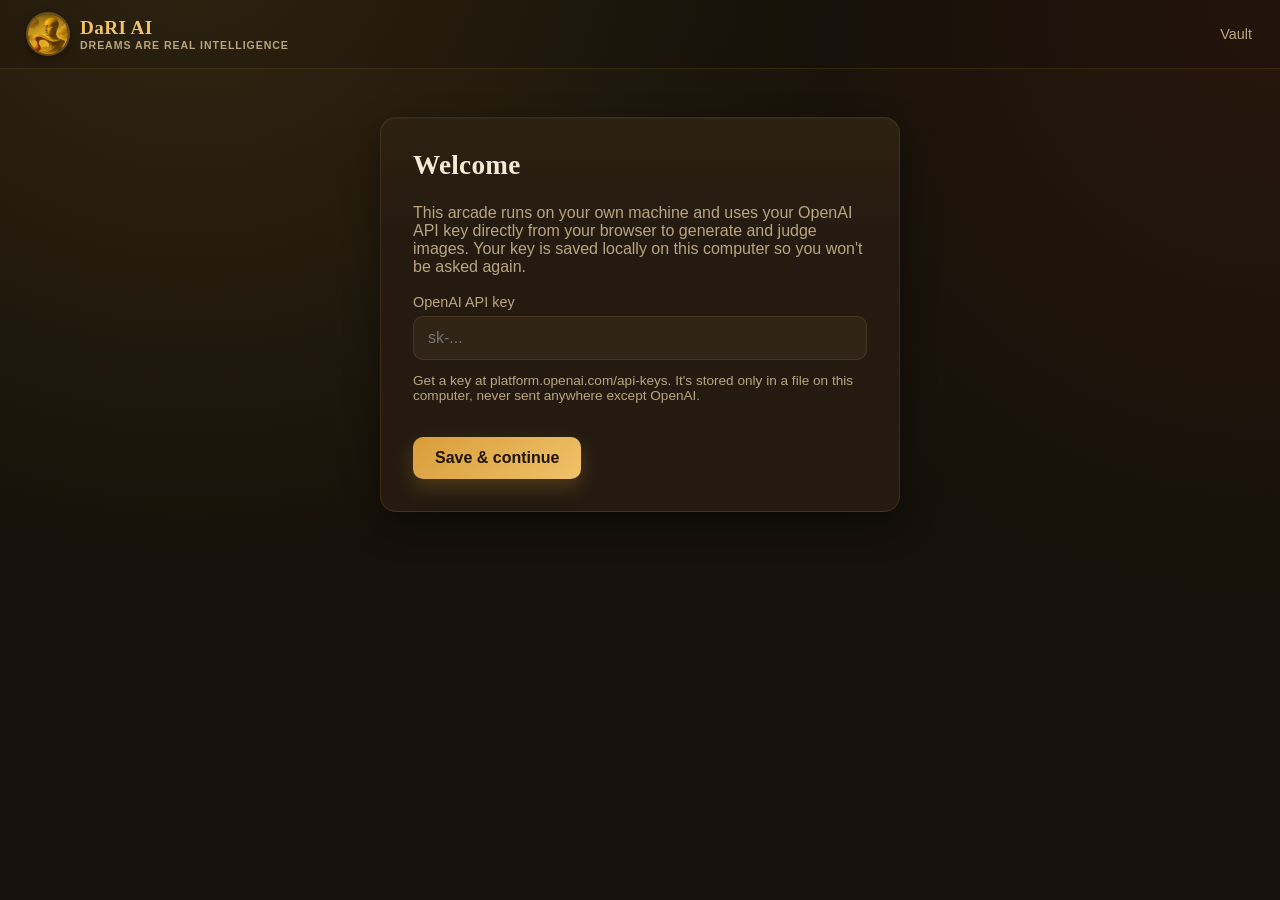
==== commit ff7d0589: "feat(ui): add visual challenge vault gallery page" ====
--- a/www/index.html
+++ b/www/index.html
@@ -30,6 +30,7 @@
       <span id="identity-badge-role" class="identity-badge-role"></span>
       <button id="btn-switch-player" class="link-btn" type="button">Switch user</button>
     </div>
+    <a href="challenges.html" class="link-btn" style="text-decoration:none;" title="View S3 Stored Challenges">Vault</a>
     <button id="btn-change-key" class="link-btn" hidden>Change API key</button>
   </div>
 </header>
@@ -1703,7 +1704,6 @@
   </button>
 </nav>
 
-<script src="mobile-adapter.js"></script>
 <script src="app.js"></script>
 </body>
 </html>
